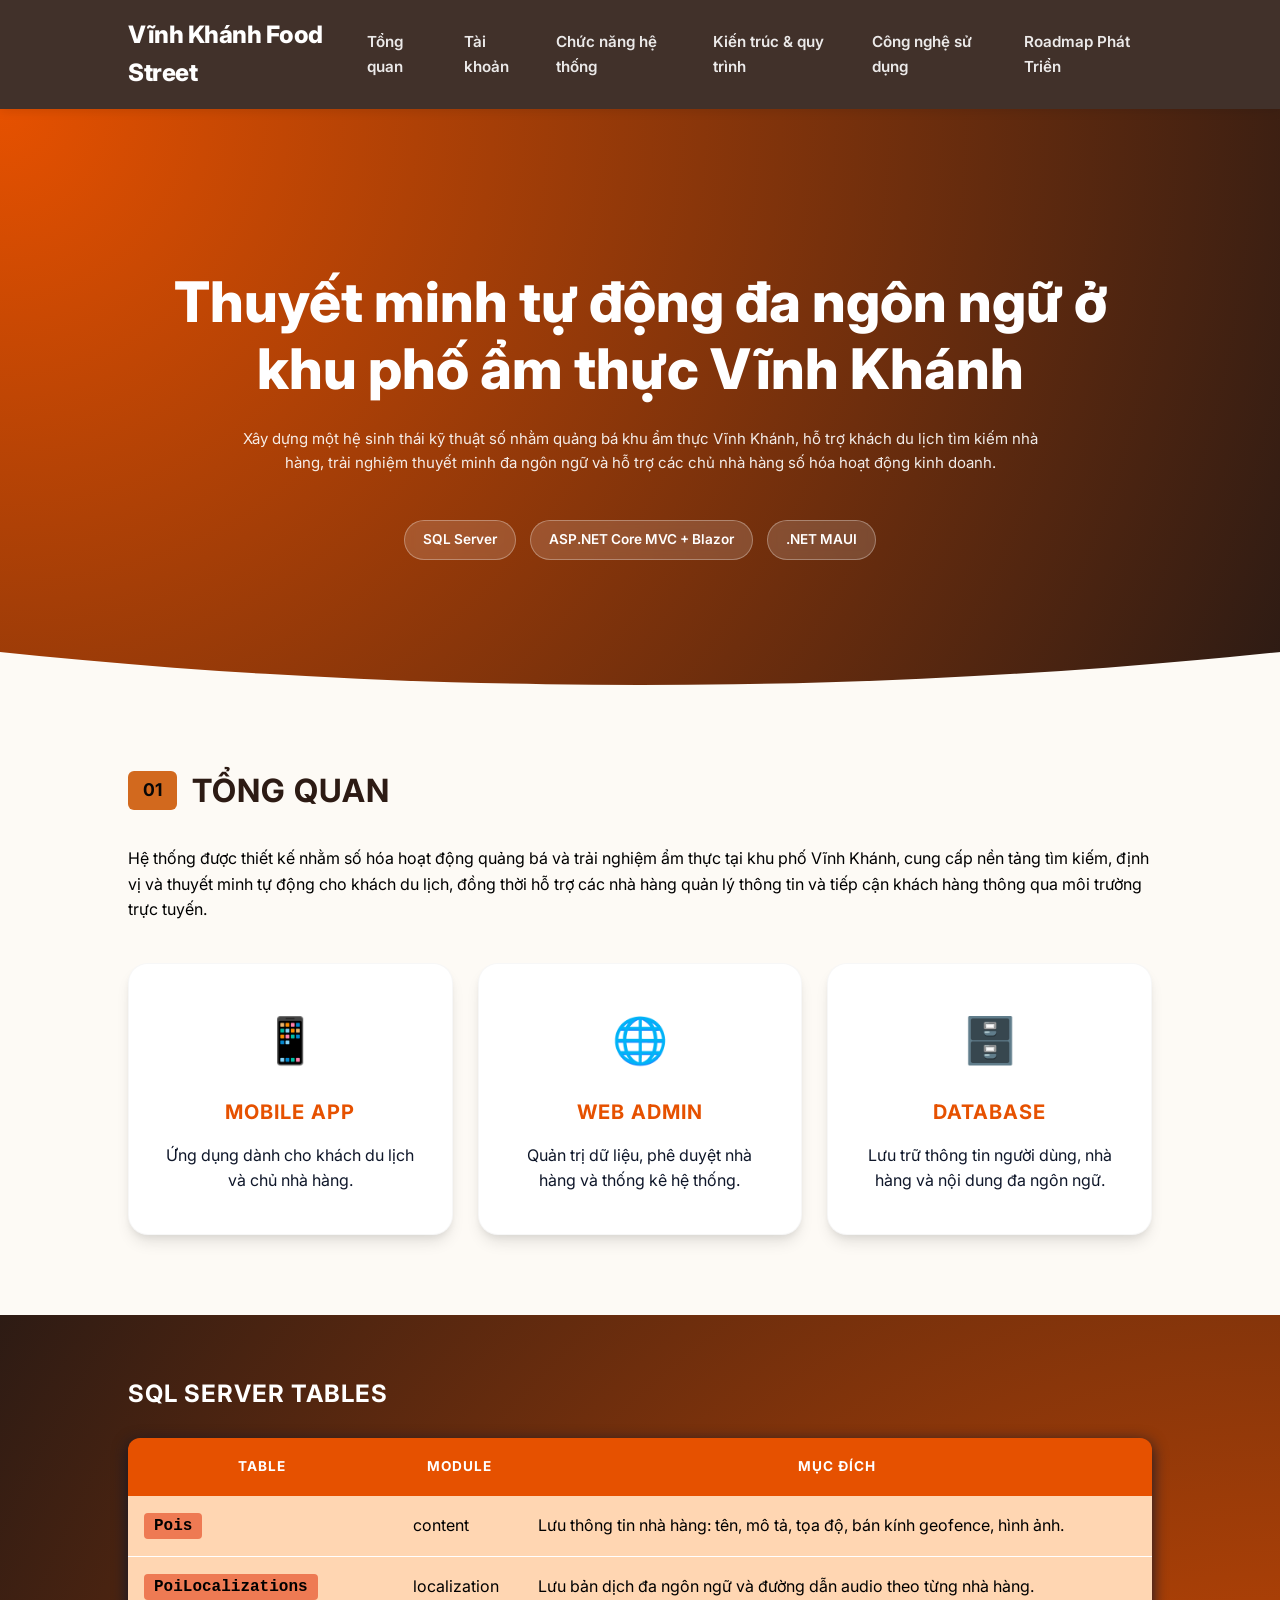
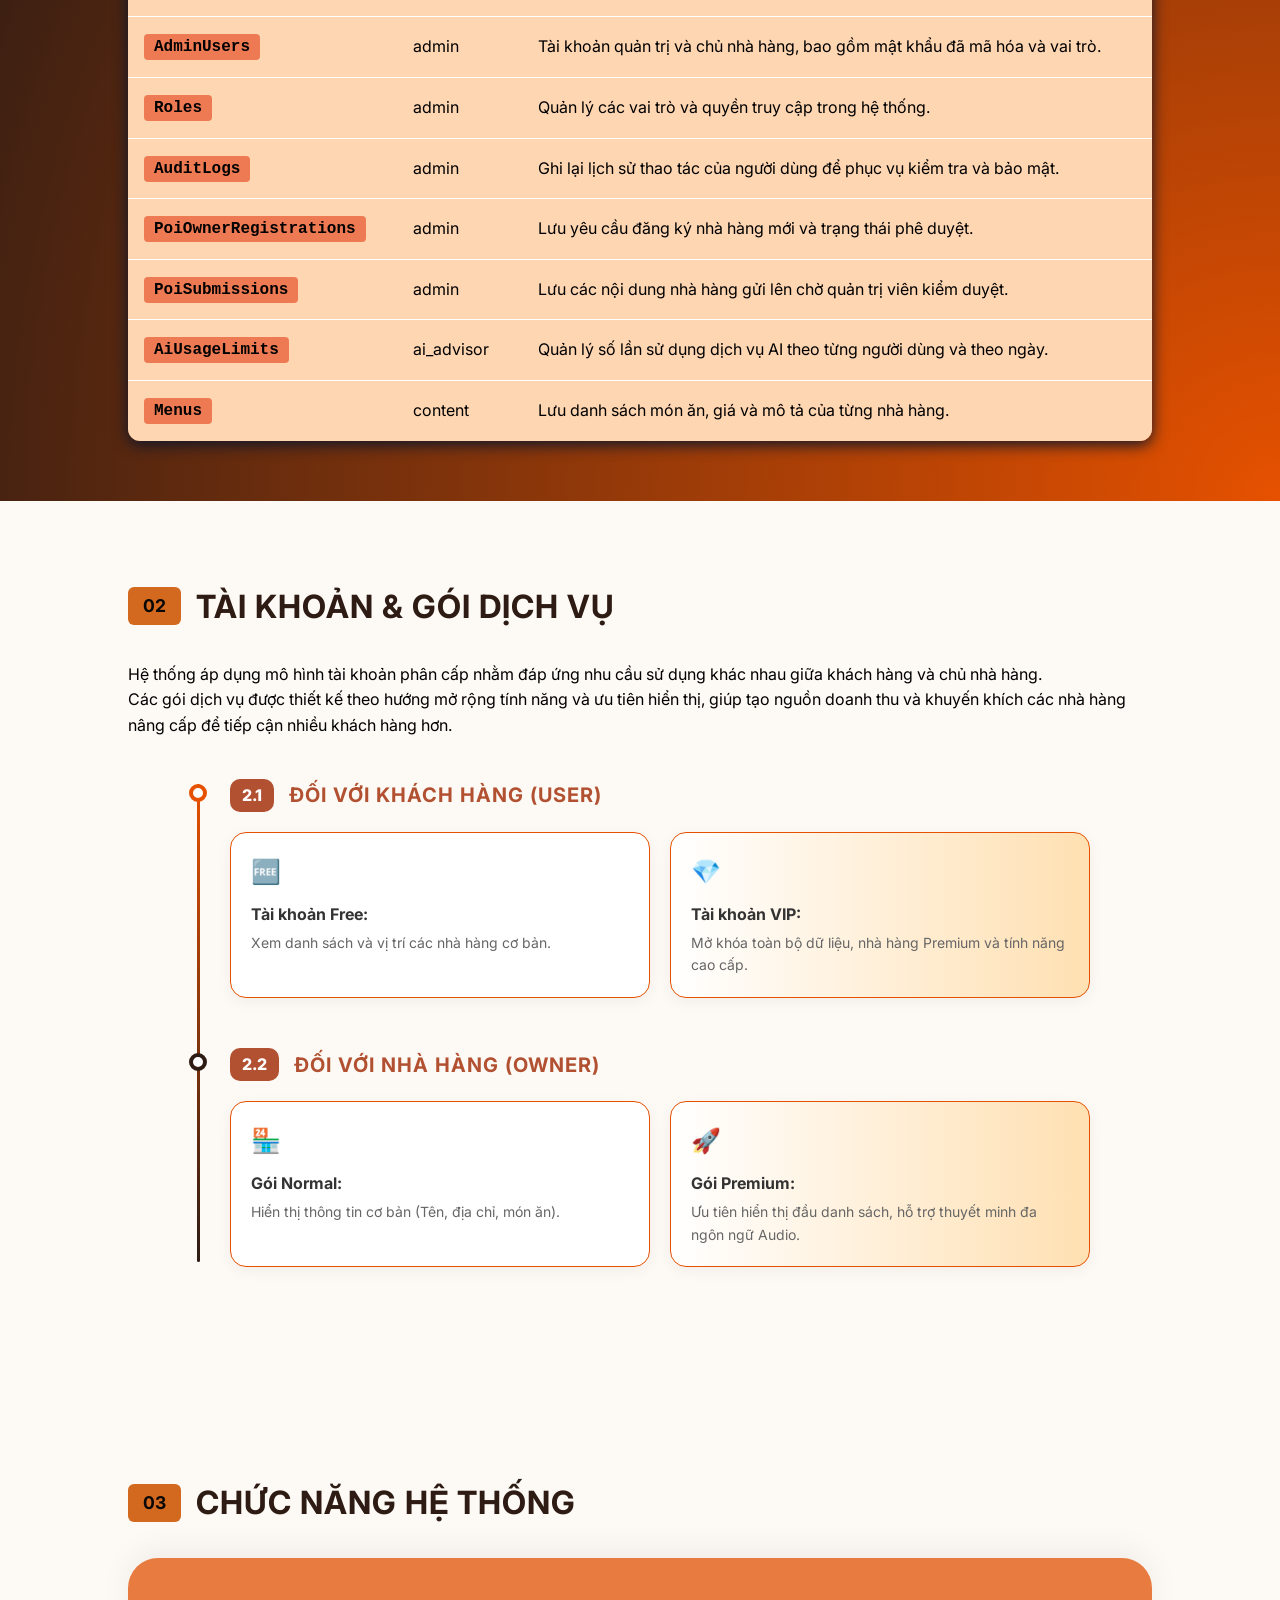
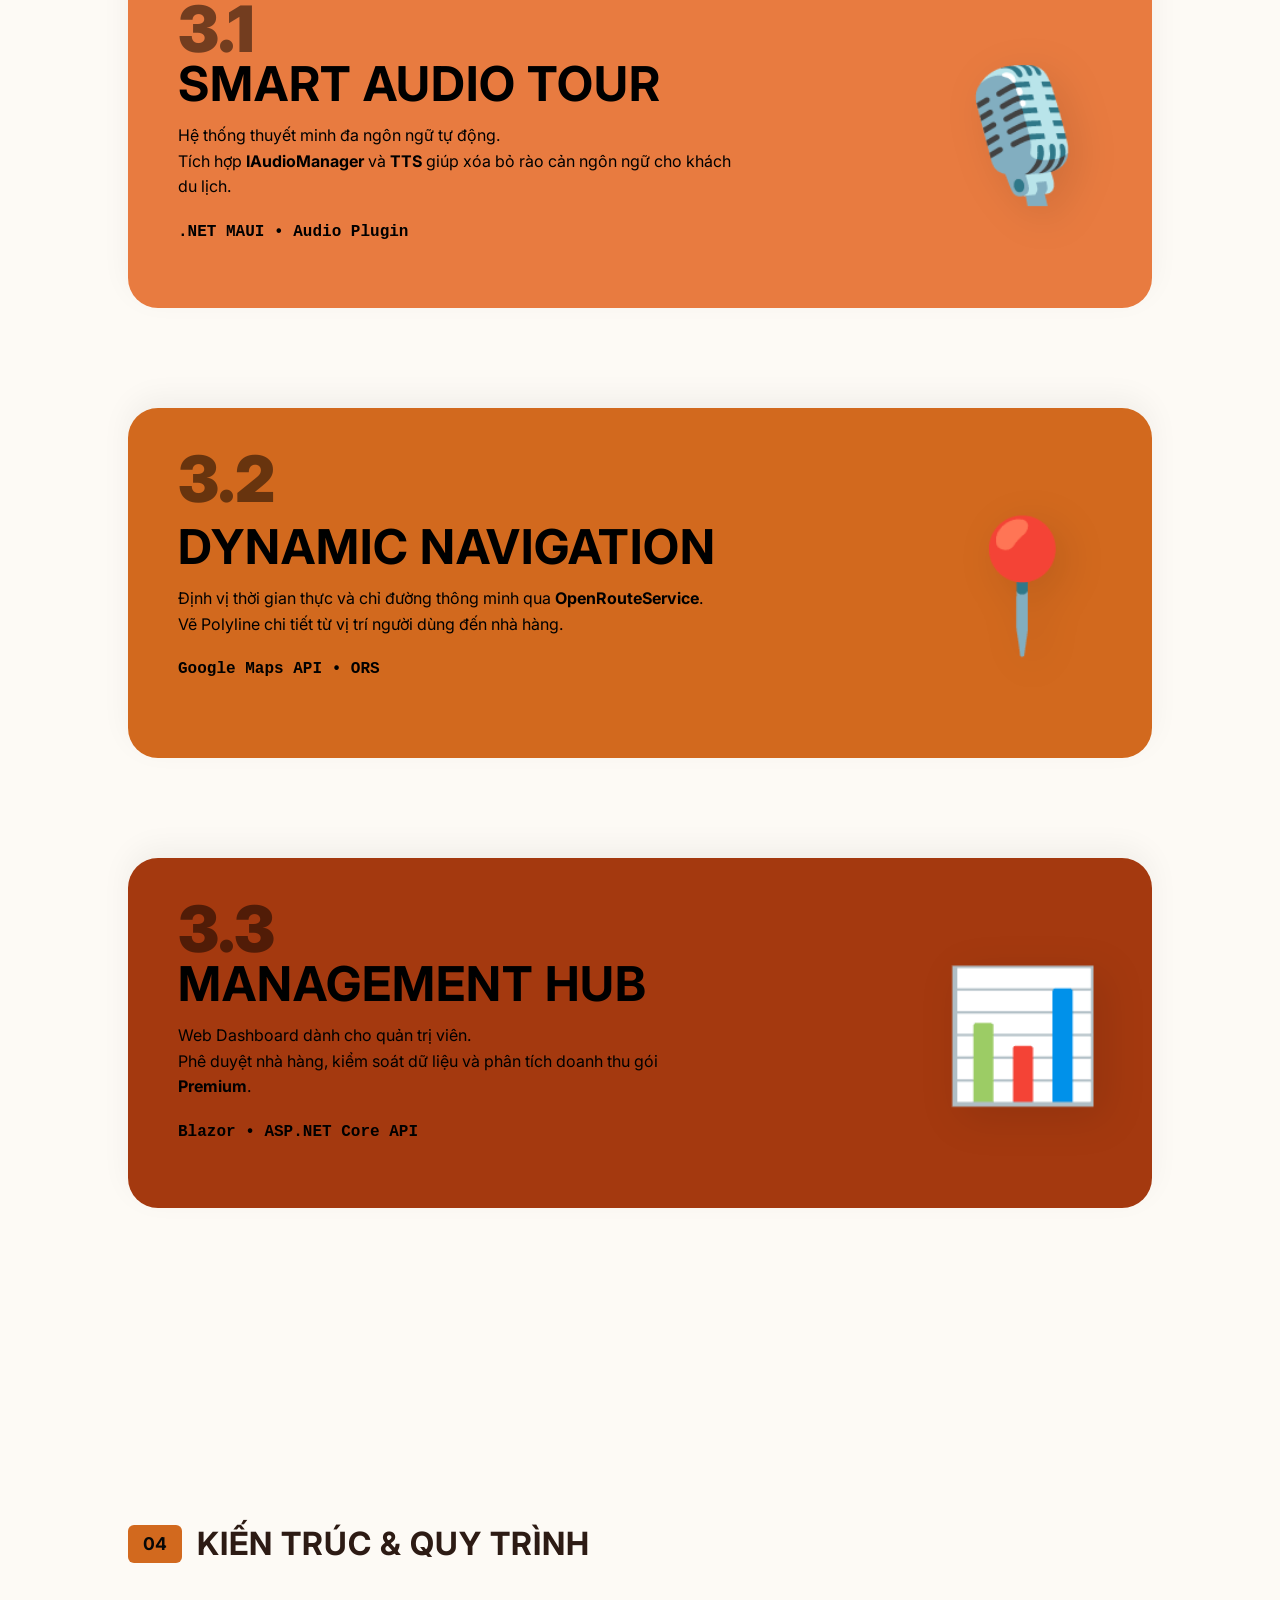
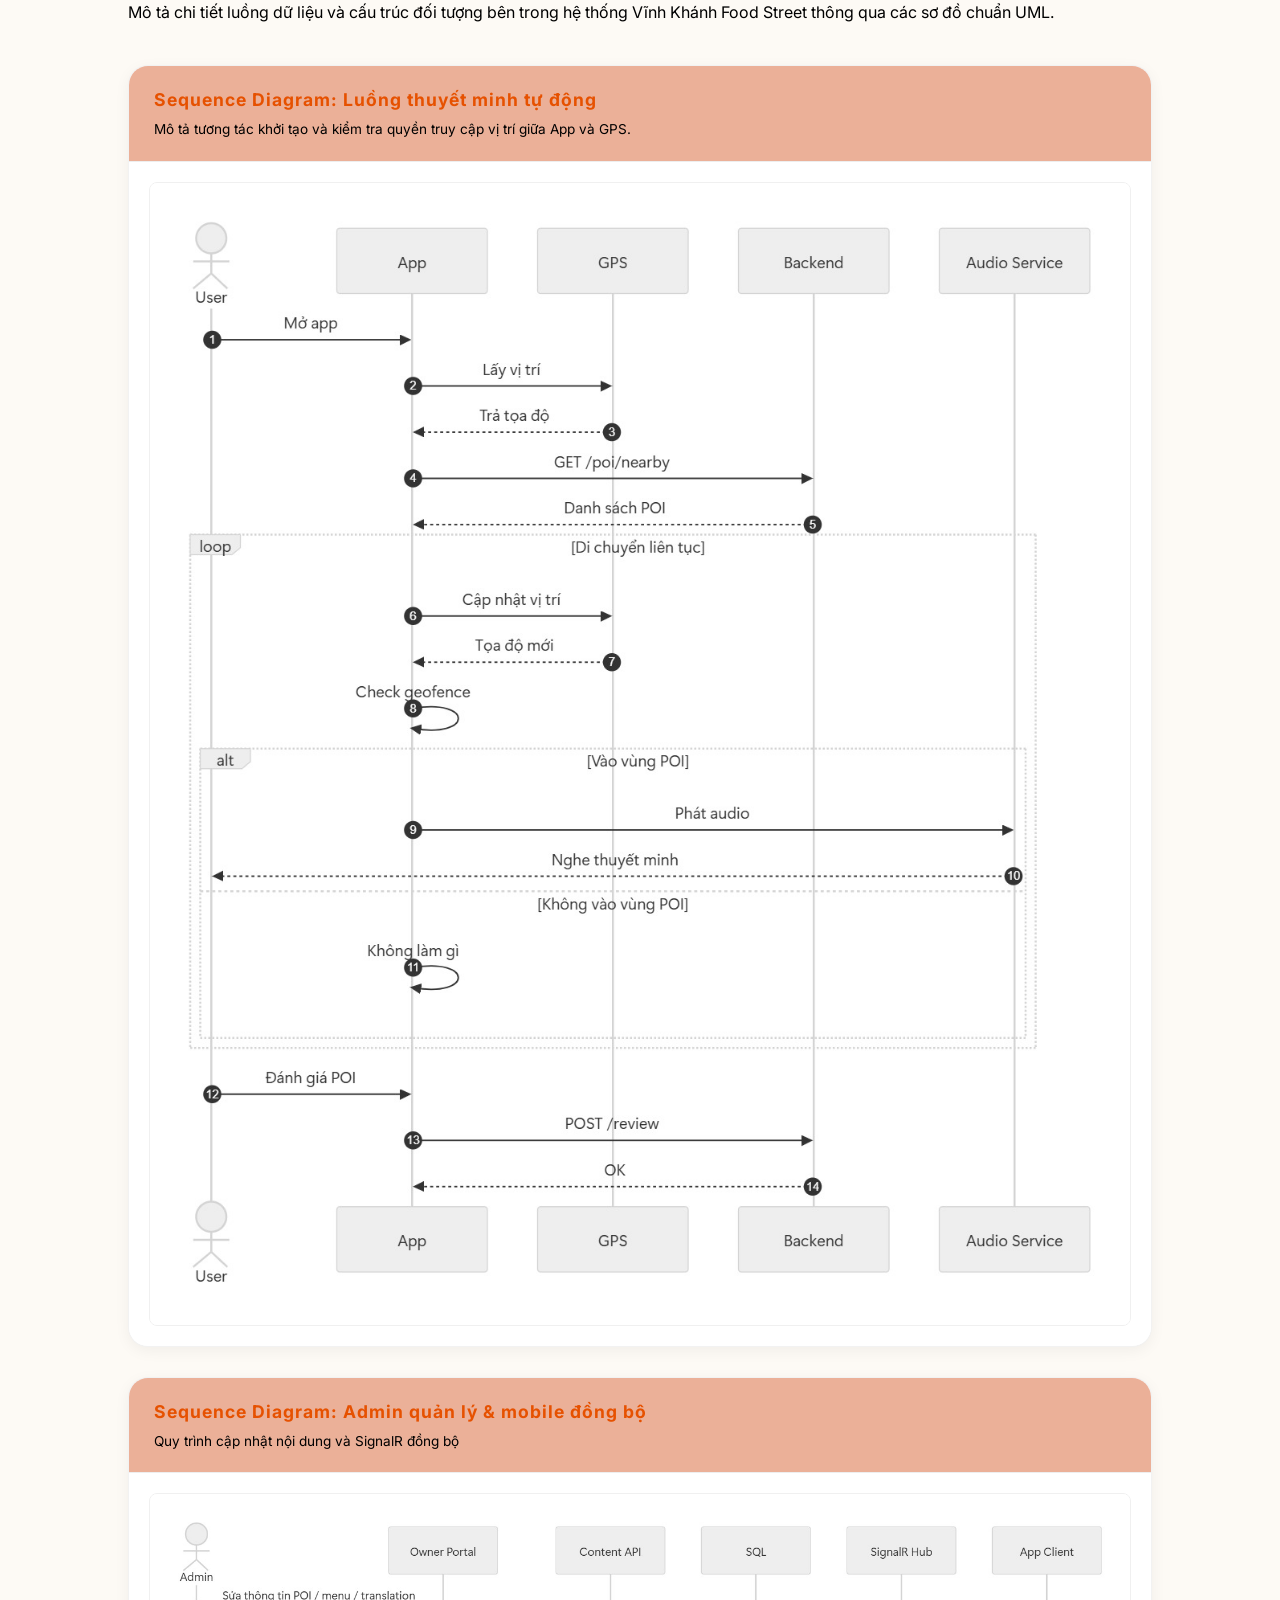
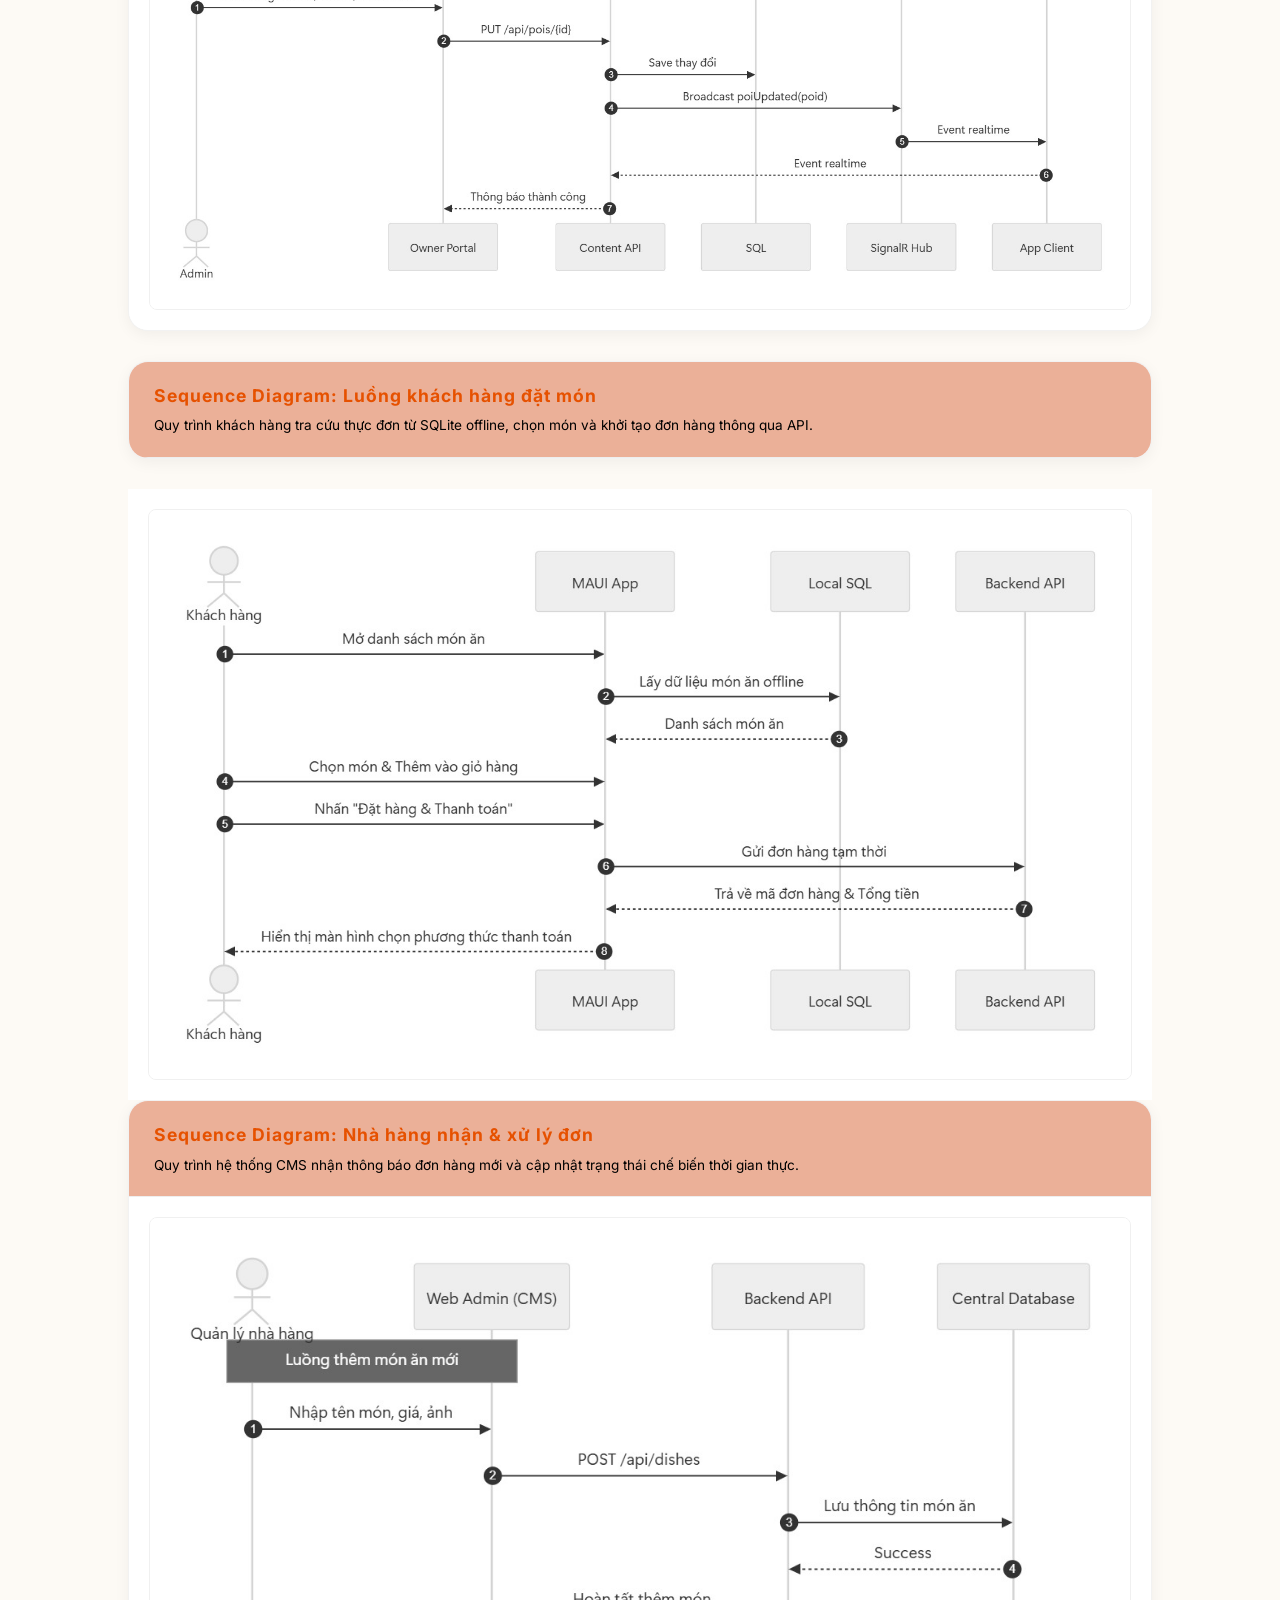
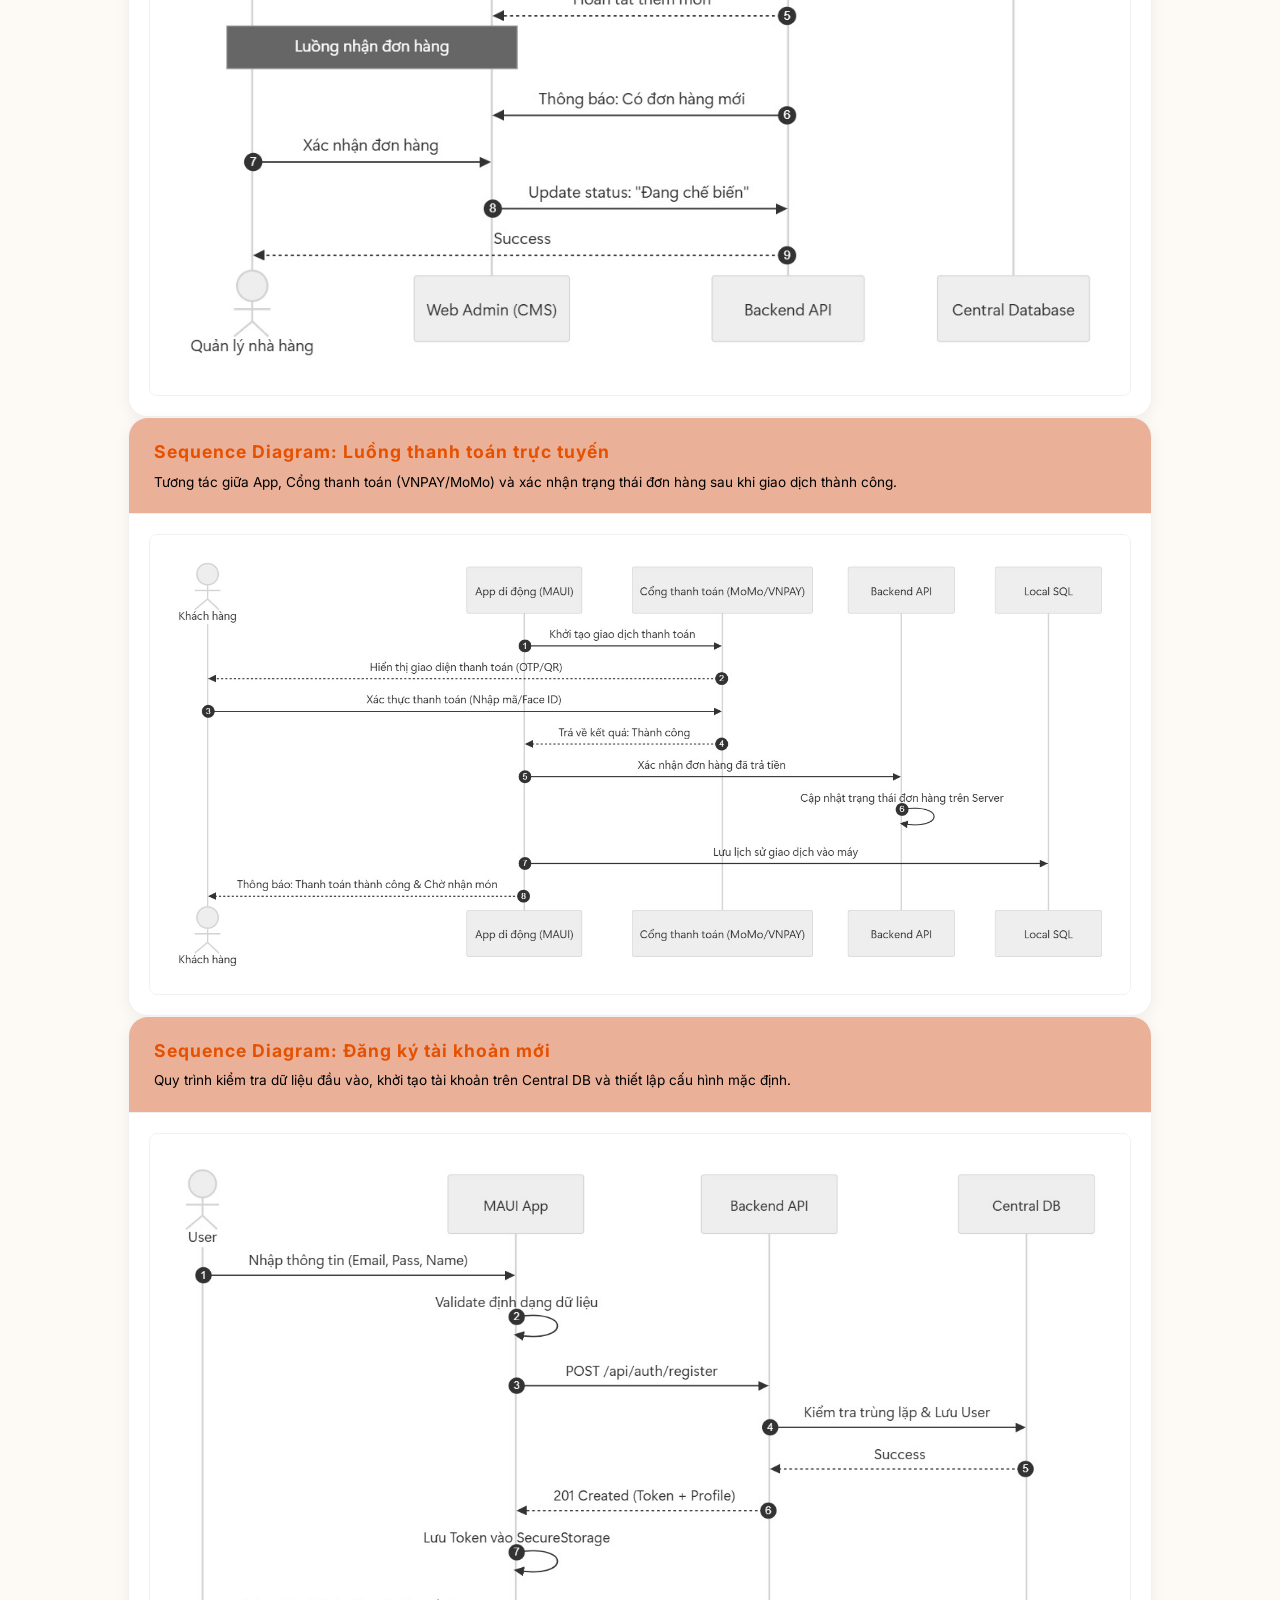
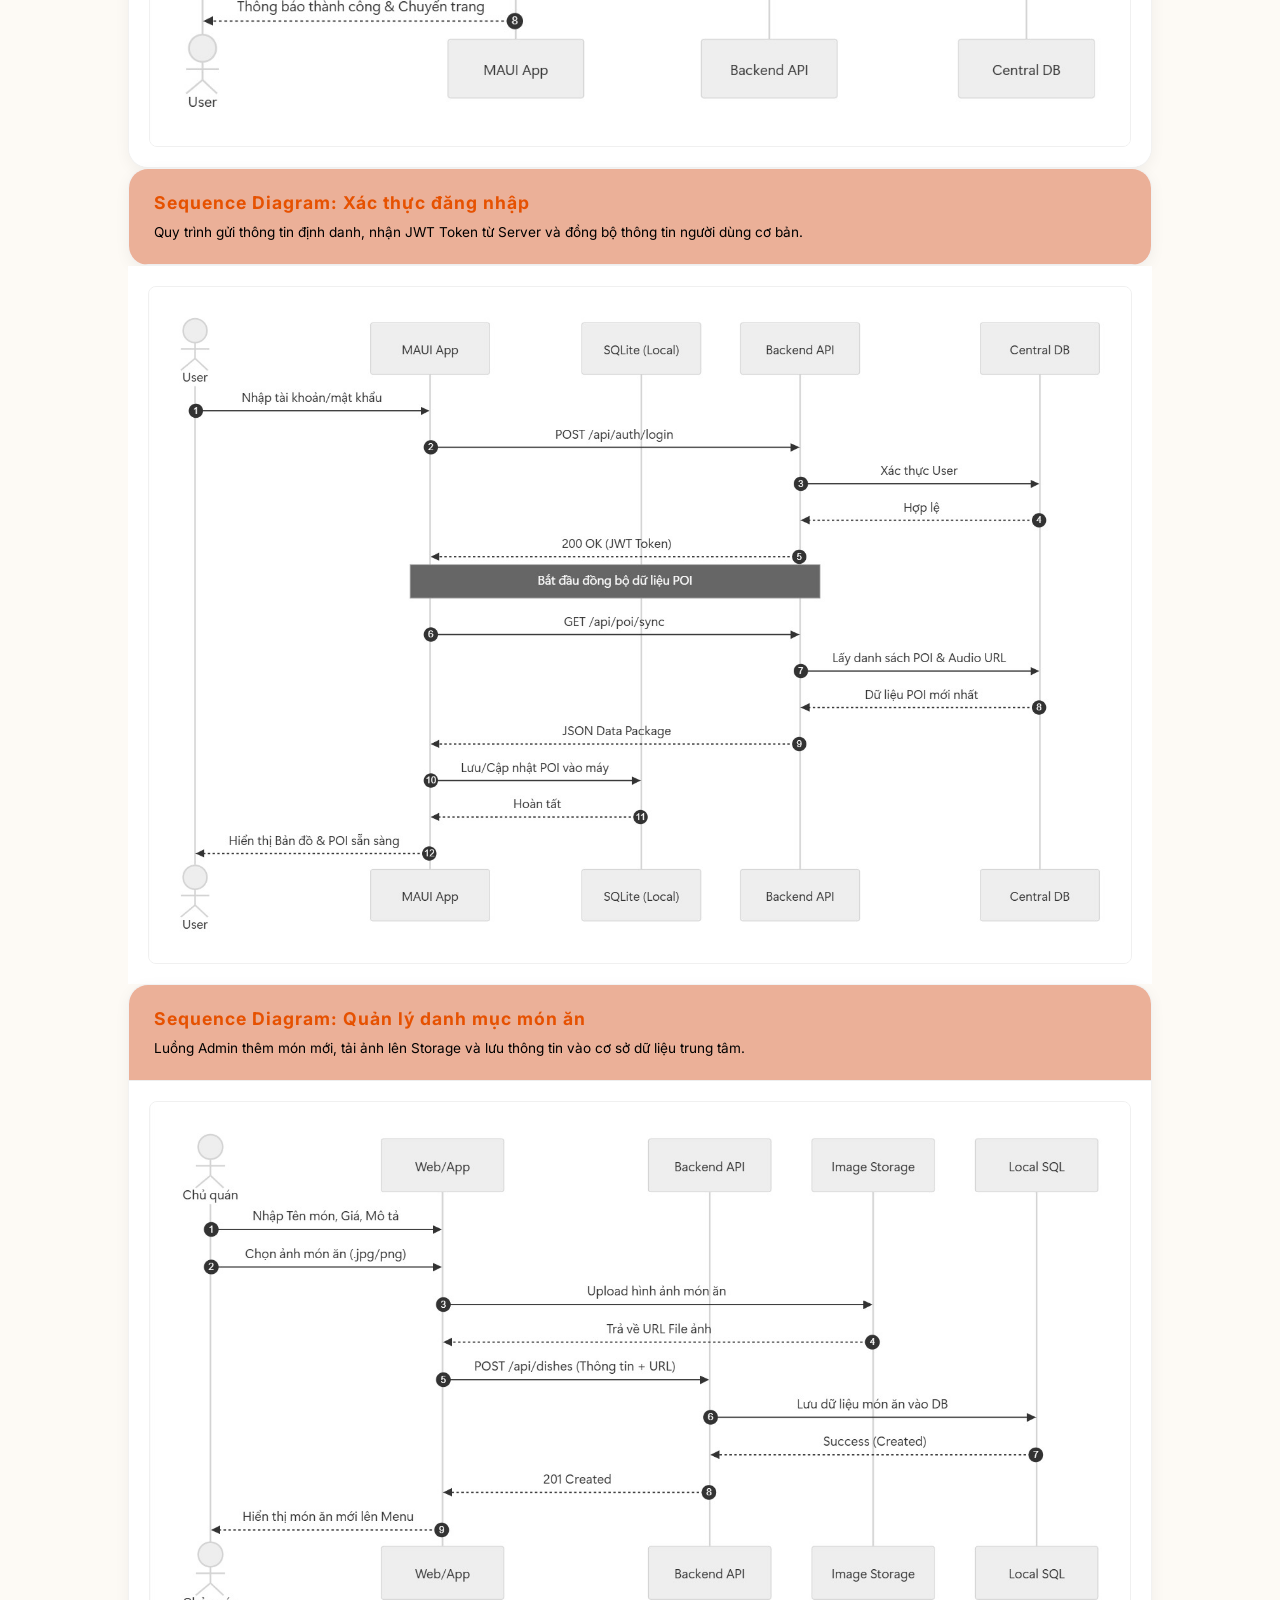
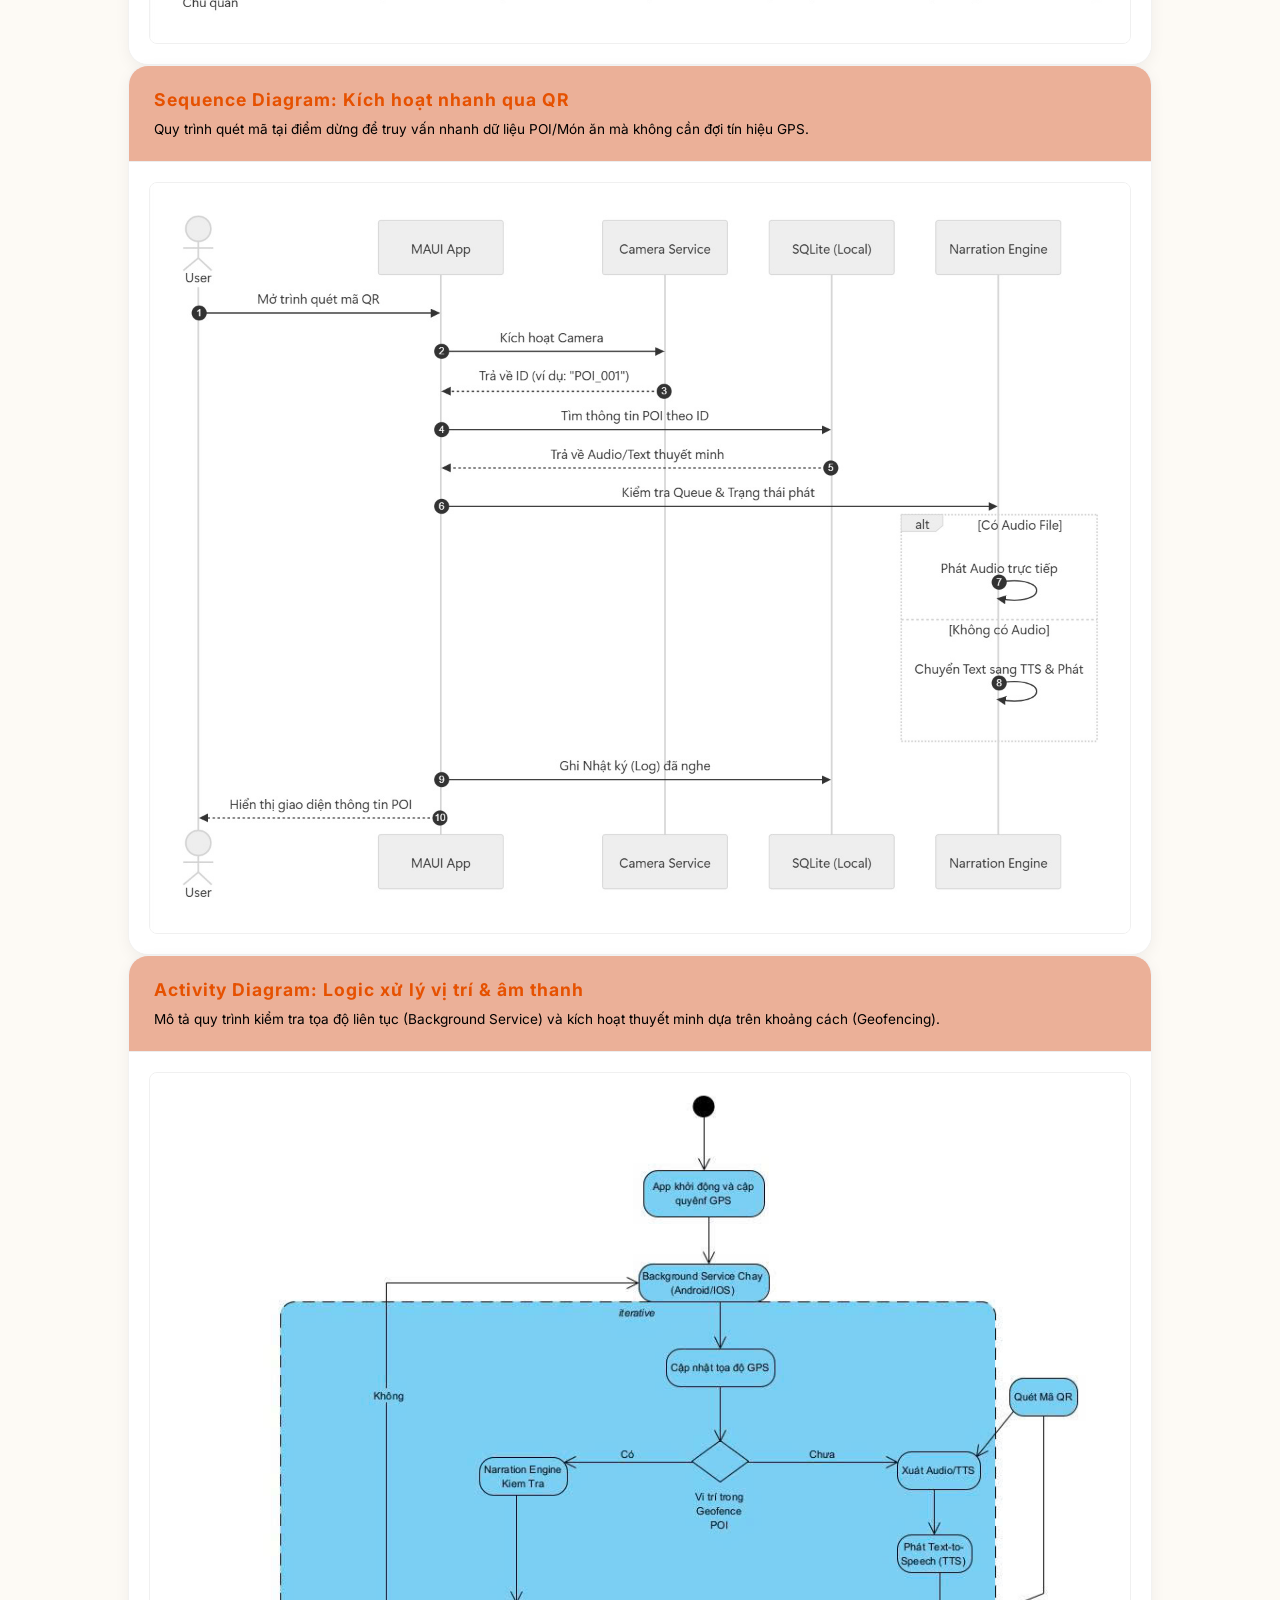
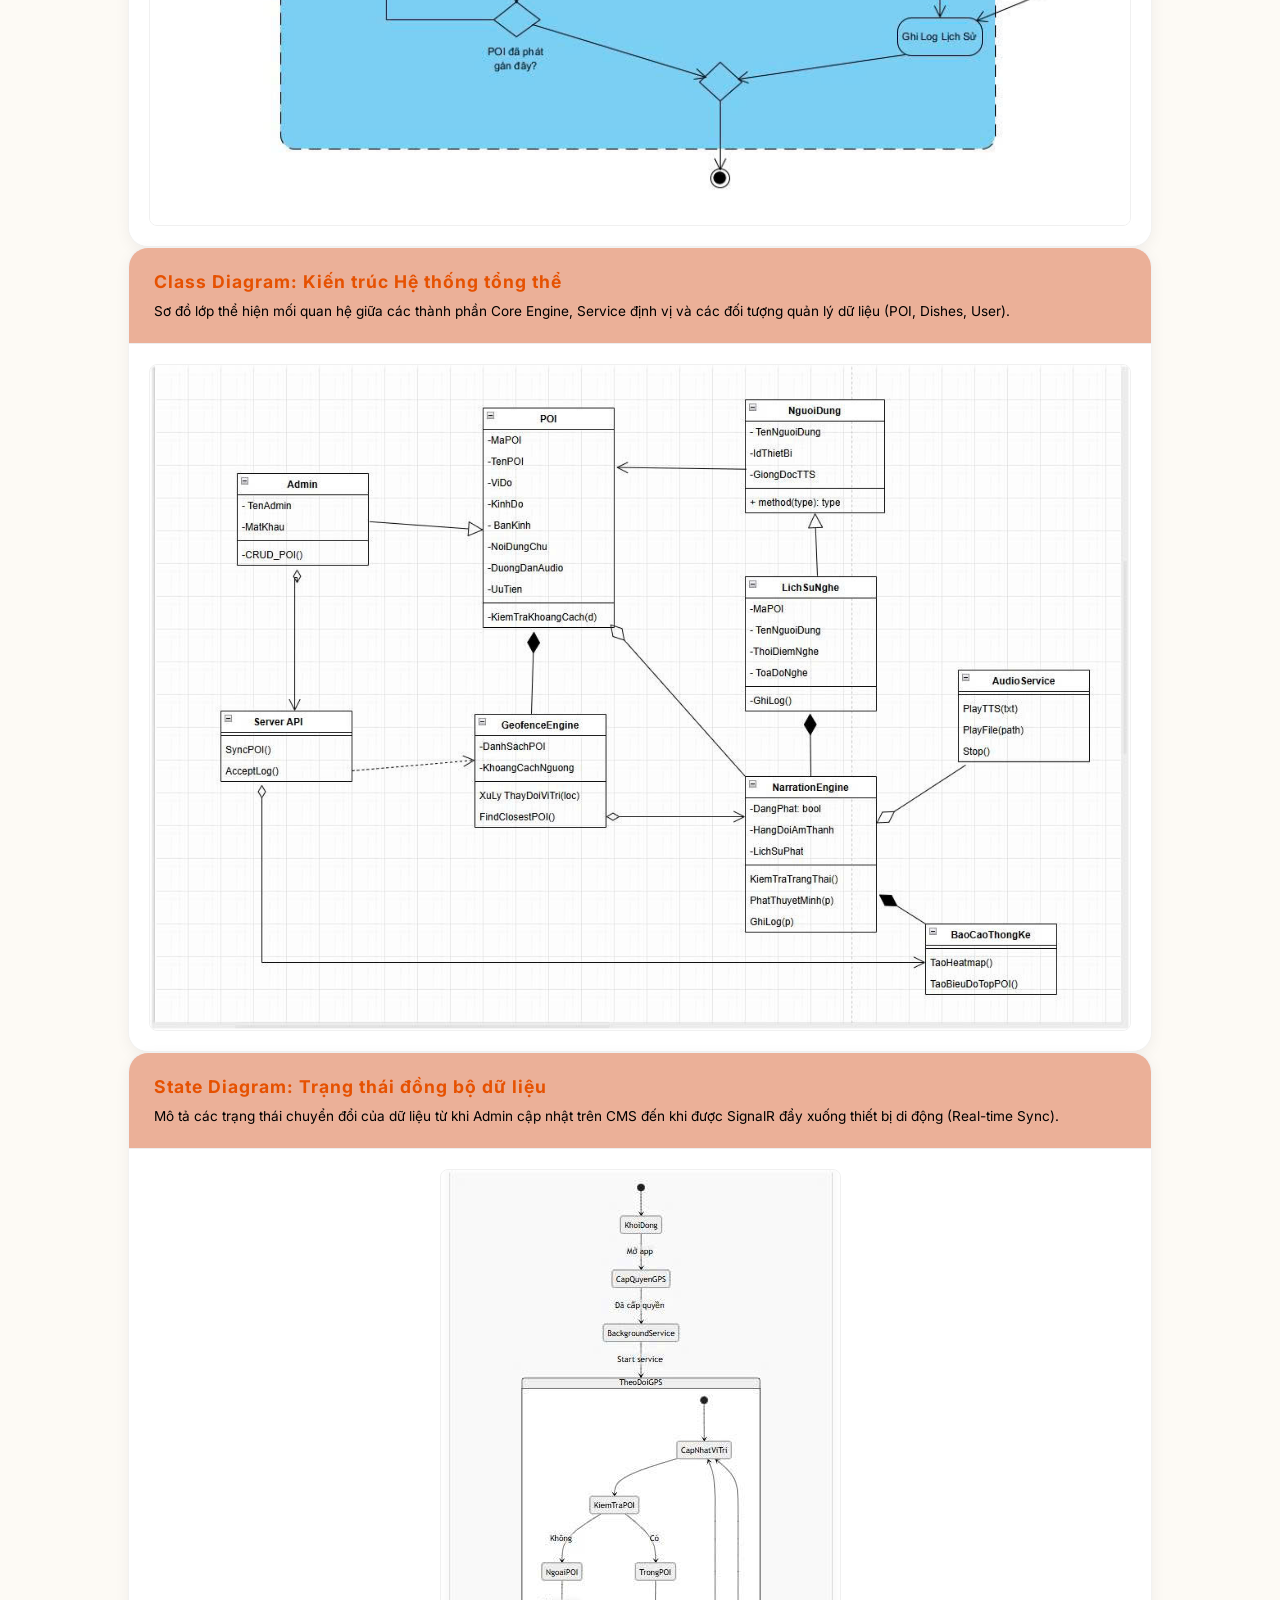
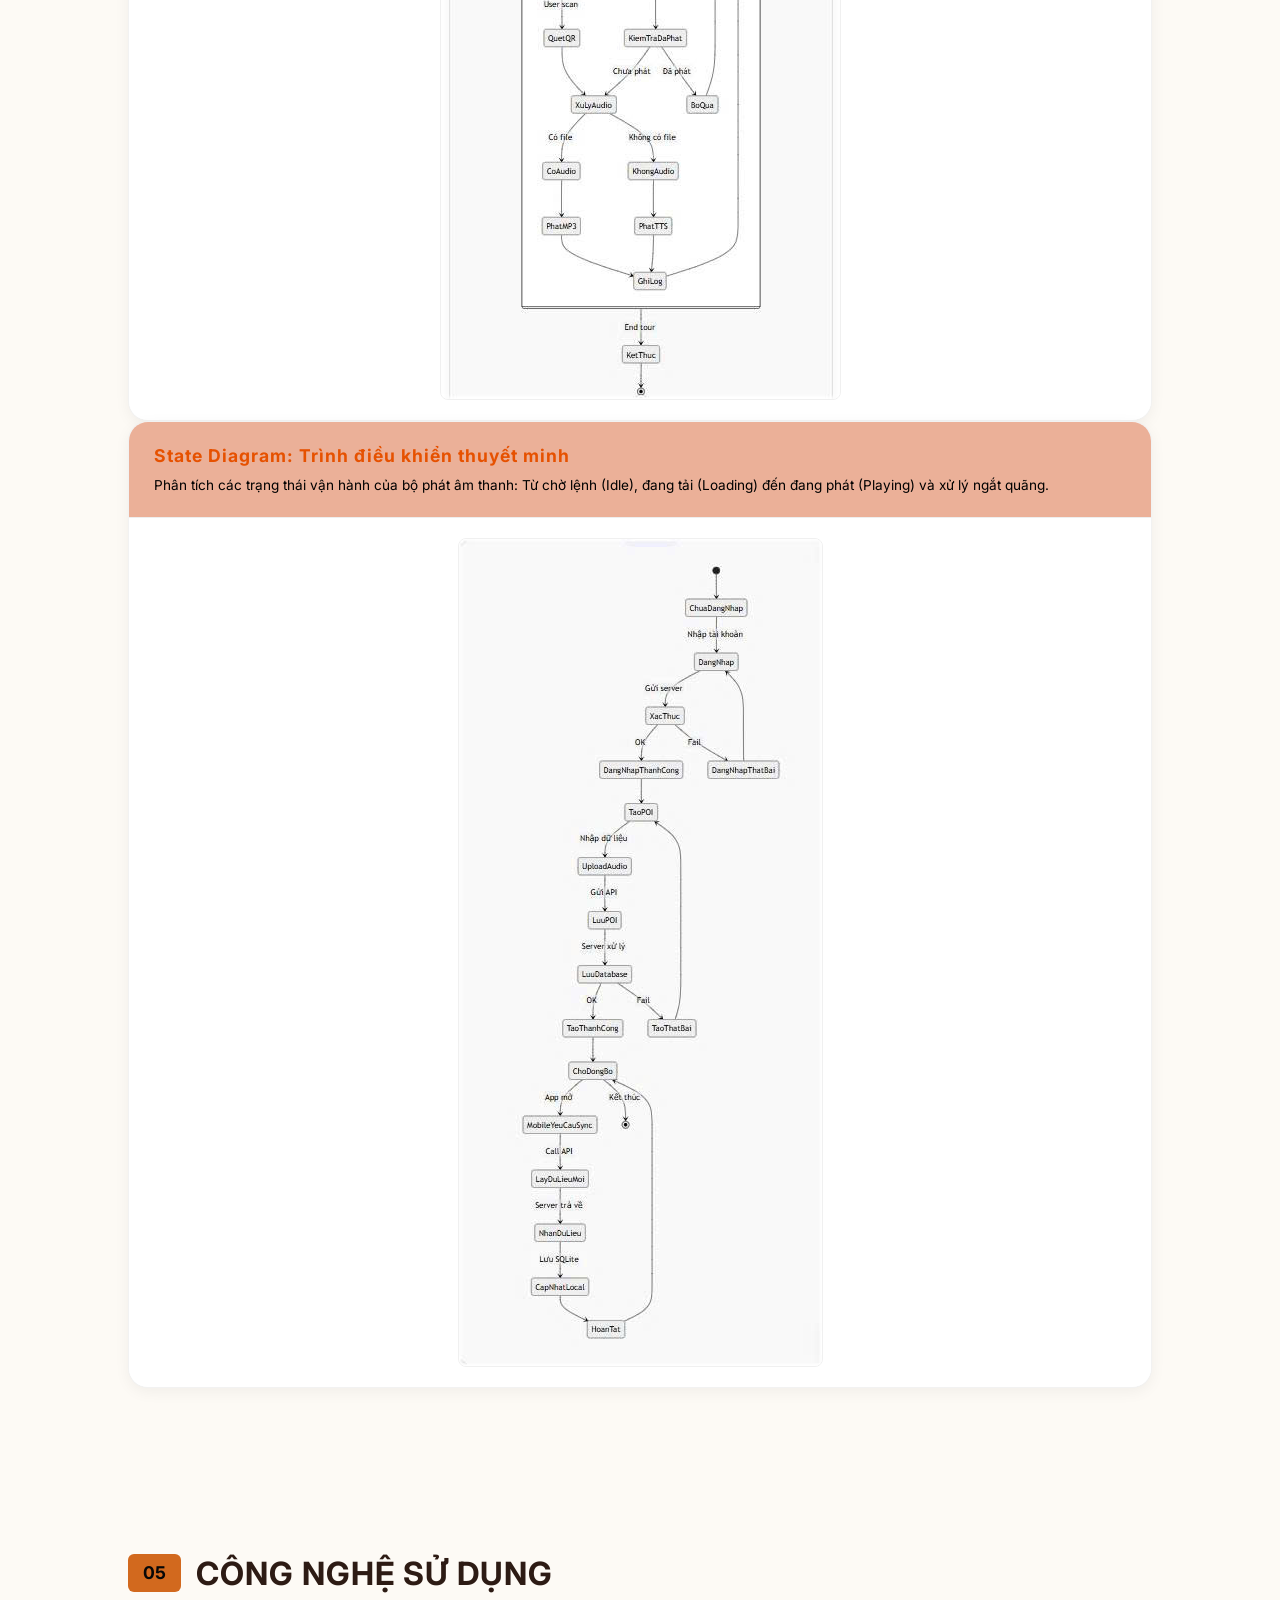
==== prd/VinhKhanhoff.html @ cef78268 "thy an 3" ====
<!doctype html>
<html lang="en">
  <head>
    <meta charset="UTF-8" />
    <meta name="viewport" content="width=device-width, initial-scale=1.0" />
    <title>Vĩnh Khánh Food Street</title>
    <link rel="stylesheet" href="VinhKhanhoff.css" />
  </head>
  <body>
    <nav class="navbar">
      <div class="logo">Vĩnh Khánh Food Street</div>

      <ul class="navlinks">
        <li><a href="#overview">Tổng quan</a></li>
        <li><a href="#account">Tài khoản</a></li>
        <li><a href="#features">Chức năng hệ thống</a></li>
        <li><a href="#architecture">Kiến trúc & quy trình</a></li> 
        <li><a href="#tools">Công nghệ sử dụng</a></li>
        <li><a href="#roadmap">Roadmap Phát Triển</a></li>
        
        
      </ul>
    </nav>

    <header class="banner">
      <h1>Thuyết minh tự động đa ngôn ngữ ở khu phố ẩm thực Vĩnh Khánh</h1>
      <p>
        Xây dựng một hệ sinh thái kỹ thuật số nhằm quảng bá khu ẩm thực Vĩnh
        Khánh, hỗ trợ khách du lịch tìm kiếm nhà hàng, trải nghiệm thuyết minh
        đa ngôn ngữ và hỗ trợ các chủ nhà hàng số hóa hoạt động kinh doanh.
      </p>

      <div class="tags">
        <span>SQL Server</span>
        <span>ASP.NET Core MVC + Blazor</span>
        <span>.NET MAUI</span>
      </div>
    </header>

    <!-- Overview -->
    <section id="overview" class="chapter">
  <div class="chapter-header">
    <span class="chapter-tag">01</span>
    <h2>TỔNG QUAN</h2>
  </div>

  <p class="chapter-desc">
    Hệ thống được thiết kế nhằm số hóa hoạt động quảng bá và trải nghiệm ẩm thực tại khu phố Vĩnh Khánh, cung cấp nền tảng tìm kiếm, định vị và thuyết minh tự động cho khách du lịch, đồng thời hỗ trợ các nhà hàng quản lý thông tin và tiếp cận khách hàng thông qua môi trường trực tuyến.</p>

  <div class="module-grid">
    <div class="module-card">
      <div class="icon">📱</div>
      <h3>MOBILE APP</h3>
      <p>Ứng dụng dành cho khách du lịch và chủ nhà hàng.</p>
    </div>

    <div class="module-card">
      <div class="icon">🌐</div>
      <h3>WEB ADMIN</h3>
      <p>Quản trị dữ liệu, phê duyệt nhà hàng và thống kê hệ thống.</p>
    </div>

    <div class="module-card">
      <div class="icon">🗄️</div>
      <h3>DATABASE</h3>
      <p>Lưu trữ thông tin người dùng, nhà hàng và nội dung đa ngôn ngữ.</p>
    </div>
  </div>
</section>

<section class="db-section">
  <h2>SQL Server Tables</h2>

  <table class="db-table">
    <thead>
      <tr>
        <th>Table</th>
        <th>Module</th>
        <th>Mục đích</th>
      </tr>
    </thead>

    <tbody>
      <tr>
        <td><span class="tag">Pois</span></td>
        <td>content</td>
        <td>Lưu thông tin nhà hàng: tên, mô tả, tọa độ, bán kính geofence, hình ảnh.</td>
      </tr>

      <tr>
        <td><span class="tag">PoiLocalizations</span></td>
        <td>localization</td>
        <td>Lưu bản dịch đa ngôn ngữ và đường dẫn audio theo từng nhà hàng.</td>
      </tr>

      <tr>
        <td><span class="tag">AdminUsers</span></td>
        <td>admin</td>
        <td>Tài khoản quản trị và chủ nhà hàng, bao gồm mật khẩu đã mã hóa và vai trò.</td>
      </tr>

      <tr>
        <td><span class="tag">Roles</span></td>
        <td>admin</td>
        <td>Quản lý các vai trò và quyền truy cập trong hệ thống.</td>
      </tr>

      <tr>
        <td><span class="tag">AuditLogs</span></td>
        <td>admin</td>
        <td>Ghi lại lịch sử thao tác của người dùng để phục vụ kiểm tra và bảo mật.</td>
      </tr>

      <tr>
        <td><span class="tag">PoiOwnerRegistrations</span></td>
        <td>admin</td>
        <td>Lưu yêu cầu đăng ký nhà hàng mới và trạng thái phê duyệt.</td>
      </tr>

      <tr>
        <td><span class="tag">PoiSubmissions</span></td>
        <td>admin</td>
        <td>Lưu các nội dung nhà hàng gửi lên chờ quản trị viên kiểm duyệt.</td>
      </tr>

      <tr>
        <td><span class="tag">AiUsageLimits</span></td>
        <td>ai_advisor</td>
        <td>Quản lý số lần sử dụng dịch vụ AI theo từng người dùng và theo ngày.</td>
      </tr>

      <tr>
        <td><span class="tag">Menus</span></td>
        <td>content</td>
        <td>Lưu danh sách món ăn, giá và mô tả của từng nhà hàng.</td>
      </tr>
    </tbody>
  </table>
</section>
    

    <!-- Account -->
    <section id="account" class="chapter">
  <div class="chapter-header">
    <span class="chapter-tag">02</span>
    <h2>TÀI KHOẢN & GÓI DỊCH VỤ</h2>
  </div>
    <p class="chapter-desc">Hệ thống áp dụng mô hình tài khoản phân cấp nhằm đáp ứng nhu cầu sử dụng khác nhau giữa khách hàng và chủ nhà hàng. 
        <br>Các gói dịch vụ được thiết kế theo hướng mở rộng tính năng và ưu tiên hiển thị, giúp tạo nguồn doanh thu và khuyến khích các nhà hàng nâng cấp để tiếp cận nhiều khách hàng hơn.</p>
    </p>
    
   
  <!-- 2.1 User
  <div class="sub-header">
    <span class="sub-tag">2.1</span>
    <h3>TÀI KHOẢN KHÁCH HÀNG</h3>
  </div>

  <div class="module-grid">
    <div class="module-card">
      <div class="icon">🆓</div>
      <h3>FREE</h3>
      <p>Xem danh sách và vị trí nhà hàng cơ bản.</p>
    </div>

    <div class="module-card">
      <div class="icon">⭐</div>
      <h3>VIP</h3>
      <p>Mở khóa toàn bộ nội dung và trải nghiệm nâng cao.</p>
    </div>
  </div> -->

  <!-- 2.2 Restaurant -->
  <!-- <div class="sub-header">
    <span class="sub-tag">2.2</span>
    <h3>GÓI DỊCH VỤ NHÀ HÀNG</h3>
  </div>
  <div class="module-grid">
  <div class="module-card">
      <div class="icon">🏪</div>
      <h3>NORMAL</h3>
      <p>Hiển thị thông tin cơ bản của nhà hàng.</p>
    </div>

    <div class="module-card">
      <div class="icon">👑</div>
      <h3>PREMIUM</h3>
      <p>Ưu tiên hiển thị và hỗ trợ thuyết minh đa ngôn ngữ.</p>
    </div>
    </div>
  </div>
</section> -->

<!-- <section id="account-v2" class="chapter">
  <div class="chapter-header">
    <span class="chapter-tag">02</span>
    <h2>MÔ HÌNH PHÂN QUYỀN & GÓI DỊCH VỤ</h2>
  </div> -->

  <div class="timeline-container">
    <div class="timeline-item">
      <div class="timeline-dot dot-user"></div>
      <div class="timeline-content">
        <div class="timeline-title">
          <span class="badge badge-user">2.1</span>
          <h3>Đối với Khách hàng (User)</h3>
        </div>
        <div class="card-group">
          <div class="mini-card">
            <span class="icon">🆓</span>
            <strong>Tài khoản Free:</strong>
            <p>Xem danh sách và vị trí các nhà hàng cơ bản.</p>
          </div>
          <div class="mini-card vip">
            <span class="icon">💎</span>
            <strong>Tài khoản VIP:</strong>
            <p>Mở khóa toàn bộ dữ liệu, nhà hàng Premium và tính năng cao cấp.</p>
          </div>
        </div>
      </div>
    </div>

    <div class="timeline-item">
      <div class="timeline-dot dot-store"></div>
      <div class="timeline-content">
        <div class="timeline-title">
          <span class="badge badge-store">2.2</span>
          <h3>Đối với Nhà hàng (Owner)</h3>
        </div>
        <div class="card-group">
          <div class="mini-card">
            <span class="icon">🏪</span>
            <strong>Gói Normal:</strong>
            <p>Hiển thị thông tin cơ bản (Tên, địa chỉ, món ăn).</p>
          </div>
          <div class="mini-card premium">
            <span class="icon">🚀</span>
            <strong>Gói Premium:</strong>
            <p>Ưu tiên hiển thị đầu danh sách, hỗ trợ thuyết minh đa ngôn ngữ Audio.</p>
          </div>
        </div>
      </div>
    </div>
  </div>
</section>

    

<section id="features" class="chapter">
  <div class="chapter-header">
    <span class="chapter-tag">03</span>
    <h2>CHỨC NĂNG HỆ THỐNG</h2>
  </div>
  
  <div class="sticky-container">
    <div class="step-card card-1">
      <div class="step-content">
        <span class="step-no">3.1</span>
        <h3>Smart Audio Tour</h3>
        <p>Hệ thống thuyết minh đa ngôn ngữ tự động. <br> Tích hợp <strong>IAudioManager</strong> và <strong>TTS</strong> giúp xóa bỏ rào cản ngôn ngữ cho khách du lịch.</p>
        <div class="tech-stack-mini">.NET MAUI • Audio Plugin</div>
      </div>
      <div class="step-visual">🎙️</div>
    </div>

    <div class="step-card card-2">
      <div class="step-content">
        <span class="step-no">3.2</span>
        <h3>Dynamic Navigation</h3>
        <p>Định vị thời gian thực và chỉ đường thông minh qua <strong>OpenRouteService</strong>. <br> Vẽ Polyline chi tiết từ vị trí người dùng đến nhà hàng.</p>
        <div class="tech-stack-mini">Google Maps API • ORS</div>
      </div>
      <div class="step-visual">📍</div>
    </div>

    <div class="step-card card-3">
      <div class="step-content">
        <span class="step-no">3.3</span>
        <h3>Management Hub</h3>
        <p>Web Dashboard dành cho quản trị viên. <br>
          Phê duyệt nhà hàng, kiểm soát dữ liệu và phân tích doanh thu gói <strong>Premium</strong>.</p>
        <div class="tech-stack-mini">Blazor • ASP.NET Core API</div>
      </div>
      <div class="step-visual">📊</div>
    </div>
  </div>
</section>

<section id="architecture" class="chapter">
      <div class="chapter-header">
        <span class="chapter-tag">04</span>
        <h2>KIẾN TRÚC & QUY TRÌNH</h2>
      </div>
      <p class="chapter-desc">
        Mô tả chi tiết luồng dữ liệu và cấu trúc đối tượng bên trong hệ thống Vĩnh Khánh Food Street thông qua các sơ đồ chuẩn UML.
      </p>

      <div class="arch-grid">
        <div class="arch-card large">
          <div class="arch-info">
            <h3>Sequence Diagram: Luồng thuyết minh tự động </h3>
            <p>Mô tả tương tác khởi tạo và kiểm tra quyền truy cập vị trí giữa App và GPS.</p>
          </div>
          <div class="img-wrapper">
            <img src="PRD.image/Sequence/LuồngTMTĐ.jpg" alt="Sequence Diagram">
          </div>
        </div>

        <div class="arch-card large">
          <div class="arch-info">
            <h3>Sequence Diagram:  Admin quản lý & mobile đồng bộ</h3>
            <p>Quy trình cập nhật nội dung và SignalR đồng bộ</p>
          </div>
          <div class="img-wrapper">
            <img src="PRD.image/Sequence/AdminQL.jpg" alt="Sequence Admin Diagram">
          </div>
        </div>

       <div class="arch-card large">
          <div class="arch-info">
            <h3>Sequence Diagram: Luồng khách hàng đặt món</h3>
    <p>Quy trình khách hàng tra cứu thực đơn từ SQLite offline, chọn món và khởi tạo đơn hàng thông qua API.</p>
  </div>
          </div>
          <div class="img-wrapper">
            <img src="PRD.image/Sequence/User.jpg" alt="Sequence User Diagram">
          </div>
        </div>

        <div class="arch-card large">
          <div class="arch-info">
           <h3>Sequence Diagram: Nhà hàng nhận & xử lý đơn</h3>
    <p>Quy trình hệ thống CMS nhận thông báo đơn hàng mới và cập nhật trạng thái chế biến thời gian thực.</p>
          </div>
          <div class="img-wrapper">
            <img src="PRD.image/Sequence/Restaurant.jpg" alt="Sequence Restaurant Diagram">
          </div>
        </div>

        <div class="arch-card large">
          <div class="arch-info">
            <h3>Sequence Diagram: Luồng thanh toán trực tuyến</h3>
    <p>Tương tác giữa App, Cổng thanh toán (VNPAY/MoMo) và xác nhận trạng thái đơn hàng sau khi giao dịch thành công.</p>
          </div>
          <div class="img-wrapper">
            <img src="PRD.image/Sequence/Payment.jpg" alt="Sequence Payment Diagram">
          </div>
        </div>

        <div class="arch-card large">
          <div class="arch-info">
            <h3>Sequence Diagram: Đăng ký tài khoản mới</h3>
    <p>Quy trình kiểm tra dữ liệu đầu vào, khởi tạo tài khoản trên Central DB và thiết lập cấu hình mặc định.</p>
          </div>
          <div class="img-wrapper">
            <img src="PRD.image/Sequence/Register.jpg" alt="Sequence Register Diagram">
          </div>
        </div>


        <div class="arch-card large">
          <div class="arch-info">
            <h3>Sequence Diagram: Xác thực đăng nhập</h3>
    <p>Quy trình gửi thông tin định danh, nhận JWT Token từ Server và đồng bộ thông tin người dùng cơ bản.</p>
  </div>
          </div>
          <div class="img-wrapper">
            <img src="PRD.image/Sequence/Login.jpg" alt="Sequence Login Diagram">
          </div>
        </div>


        <div class="arch-card large">
          <div class="arch-info">
            <h3>Sequence Diagram: Quản lý danh mục món ăn</h3>
    <p>Luồng Admin thêm món mới, tải ảnh lên Storage và lưu thông tin vào cơ sở dữ liệu trung tâm.</p>
          </div>
          <div class="img-wrapper">
            <img src="PRD.image/Sequence/Add-dishes.jpg" alt="Sequence Add-dishes Diagram">
          </div>
        </div>

        <div class="arch-card large">
          <div class="arch-info">
            <h3>Sequence Diagram: Kích hoạt nhanh qua QR</h3>
    <p>Quy trình quét mã tại điểm dừng để truy vấn nhanh dữ liệu POI/Món ăn mà không cần đợi tín hiệu GPS.</p>
          </div>
          <div class="img-wrapper">
            <img src="PRD.image/Sequence/QR.jpg" alt="Sequence QR Diagram">
          </div>
        </div>


        <div class="arch-card">
          <div class="arch-info">
            <h3>Activity Diagram: Logic xử lý vị trí & âm thanh</h3>
    <p>Mô tả quy trình kiểm tra tọa độ liên tục (Background Service) và kích hoạt thuyết minh dựa trên khoảng cách (Geofencing).</p>
          </div>
          <div class="img-wrapper">
            <img src="PRD.image/Activity.jpg" alt="Activity Diagram">
          </div>
        </div>

        

        <div class="arch-card">
          <div class="arch-info">
            <h3>Class Diagram: Kiến trúc Hệ thống tổng thể</h3>
    <p>Sơ đồ lớp thể hiện mối quan hệ giữa các thành phần Core Engine, Service định vị và các đối tượng quản lý dữ liệu (POI, Dishes, User).</p>
          </div>
          <div class="img-wrapper">
            <img src="PRD.image/ClassDiagram.jpg" alt="Class Diagram">
          </div>
        </div>

        <div class="arch-card">
          <div class="arch-info">
            <h3>State Diagram: Trạng thái đồng bộ dữ liệu</h3>
    <p>Mô tả các trạng thái chuyển đổi của dữ liệu từ khi Admin cập nhật trên CMS đến khi được SignalR đẩy xuống thiết bị di động (Real-time Sync).</p>
          </div>
          <div class="img-wrapper">
            <img src="PRD.image/StateDiagramAdmin.jpg" alt="State Diagram">
          </div>
        </div>

        <div class="arch-card">
          <div class="arch-info">
            <h3>State Diagram: Trình điều khiển thuyết minh</h3>
    <p>Phân tích các trạng thái vận hành của bộ phát âm thanh: Từ chờ lệnh (Idle), đang tải (Loading) đến đang phát (Playing) và xử lý ngắt quãng.</p>
          </div>
          <div class="img-wrapper">
            <img src="PRD.image/StateDiagramTMTĐ.jpg" alt="State Diagram">
          </div>
        </div>
      </div>
    </section>



    <!-- Tools -->
    <section id="tools" class="chapter">
      <!-- Chapter chính -->
      <div class="chapter-header">
        <span class="chapter-tag">05</span>
        <h2>CÔNG NGHỆ SỬ DỤNG</h2>
      </div>
      <p class="chapter-desc">Trong các giai đoạn tiếp theo, hệ thống sẽ được mở rộng với các tính năng tương tác và thương mại điện tử nhằm nâng cao trải nghiệm người dùng và khả năng khai thác dữ liệu. 
      <br>Các chức năng như đánh giá nhà hàng, thông báo đẩy và thanh toán trực tuyến sẽ giúp hệ sinh thái trở nên hoàn chỉnh và phù hợp với mô hình dịch vụ du lịch thông minh.</p>

      <div class="sub-header">
    <span class="sub-tag">5.1</span>
    <h3>BACKEND TECHNOLOGIES</h3>
  </div>
  
  <div class="bento-grid-sub">
    <div class="bento-item bg-dark span-2">
      <div class="bento-info">
        <h3>ASP.NET Core API</h3>
        <p>Xây dựng RESTful API và xử lý nghiệp vụ trung tâm hệ thống.</p>
      </div>
      <div class="bento-icon">⚙️</div>
    </div>
    <div class="bento-item bg-light">
      <span class="bento-mini-label">DATABASE</span>
      <h3>SQL Server</h3>
      <div class="bento-icon-small">🗄️</div>
    </div>
    <div class="bento-item bg-light">
      <span class="bento-mini-label">SECURITY</span>
      <h3>JWT Auth</h3>
      <div class="bento-icon-small">🔐</div>
    </div>
  </div>

  <div class="sub-header" style="margin-top: 50px;">
    <span class="sub-tag">5.2</span>
    <h3>FRONTEND & MOBILE</h3>
  </div>

  <div class="bento-grid-sub">
    <div class="bento-item bg-orange span-2">
      <div class="bento-info">
        <h3>.NET MAUI</h3>
        <p>Phát triển ứng dụng di động đa nền tảng Android và iOS đồng bộ.</p>
      </div>
      <div class="bento-icon">📱</div>
    </div>
    <div class="bento-item bg-light">
      <span class="bento-mini-label">MAPS</span>
      <h3>Maui.Maps</h3>
      <div class="bento-icon-small">🗺️</div>
    </div>
    <div class="bento-item bg-light">
      <span class="bento-mini-label">AUDIO</span>
      <h3>Audio Plugin</h3>
      <div class="bento-icon-small">🎧</div>
    </div>
  </div>
</section>

    <!-- Roadmap -->
    <section id="roadmap" class="chapter">
  <div class="chapter-header">
    <span class="chapter-tag">06</span>
    <h2>ROADMAP PHÁT TRIỂN</h2>
  </div>
  <p class="chapter-desc">
    Hệ thống được thiết kế nhằm số hóa hoạt động quảng bá và trải nghiệm ẩm thực tại khu phố Vĩnh Khánh, cung cấp nền tảng tìm kiếm, định vị và thuyết minh tự động cho khách du lịch, đồng thời hỗ trợ các nhà hàng quản lý thông tin và tiếp cận khách hàng thông qua môi trường trực tuyến.</p>
  <div class="pulse-container">
    <div class="pulse-node">
      <div class="pulse-marker">6.1</div>
      <div class="pulse-card">
        <span class="pulse-icon">⭐</span>
        <h3>Review System</h3>
        <p>Xây dựng cộng đồng đánh giá, bình luận và xếp hạng nhà hàng thực tế.</p>
      </div>
    </div>

    <div class="pulse-node">
      <div class="pulse-marker">6.2</div>
      <div class="pulse-card">
        <span class="pulse-icon">🔔</span>
        <h3>Smart Notify</h3>
        <p>Gửi thông báo đẩy về các chương trình khuyến mãi theo vị trí địa lý.</p>
      </div>
    </div>

    <div class="pulse-node">
      <div class="pulse-marker">6.3</div>
      <div class="pulse-card">
        <span class="pulse-icon">💳</span>
        <h3>E-Payment</h3>
        <p>Tích hợp cổng thanh toán MoMo/VNPAY để nâng cấp tài khoản trực tuyến.</p>
      </div>
    </div>
  </div>
</section>

<!-- 6 -->
<footer id="contact" class="compact-edge-footer">
  <div class="footer-row">
    <div class="footer-col brand">
      <h3>Vĩnh Khánh <span>Food Street</span></h3>
    </div>

    <div class="footer-col contact">
      <small>GET IN TOUCH</small>
      <a href="mailto:group16@student.edu.vn">group16@student.edu.vn</a>
    </div>

    <div class="footer-col team">
      <small>DEVELOPED BY</small>
      <p>Group 16</p>
    </div>

    <!-- <div class="footer-col links">
      <div class="social-pills">
        <a href="#">Github</a>
        <a href="#">Docs</a>
      </div>
    </div> -->
  </div>
  
  <div class="footer-copyright-mini">
    &copy; 2026 Project Showcase. All rights reserved.
  </div>
</footer>


  </body>
</html>
---- prd/VinhKhanhoff.css ----
/* Import Google Font */
@import url('https://fonts.googleapis.com/css2?family=Inter:wght@300;400;600;700&display=swap');

:root {
    /* Bảng màu giữ nguyên bản gốc của bạn */
    --cornflower-blue: #D2691E;  
    --royal-blue: #E65100;       
    --pure-blue: #FF8F00;        
    --medium-blue: #5D4037;      
    --dark-blue: #2D1B14;        
    
    --primary-color: var(--royal-blue);
    --bg-light: #fdfaf5;
    --text-dark: #0f172a;
    --white: #ffffff;
    --transition: all 0.3s cubic-bezier(0.4, 0, 0.2, 1);
}

* {
    box-sizing: border-box;
    margin: 0;
    padding: 0;
}

body {
    font-family: 'Inter', sans-serif;
    line-height: 1.6;
    color: var(--text-dark);
    background-color: var(--bg-light); 
}

html {
    scroll-behavior: smooth;
}

/* --- Navbar --- */
.navbar {
    display: flex;
    justify-content: space-between;
    align-items: center;
    background: rgba(45, 27, 20, 0.9); 
    backdrop-filter: blur(10px);
    padding: 1rem 10%;
    color: white;
    position: sticky;
    top: 0;
    z-index: 1000;
    box-shadow: 0 2px 10px rgba(0,0,0,0.1);
}

.logo {
    font-size: 1.5rem;
    font-weight: 800;
    letter-spacing: -0.5px;
    color: white;
}
.logo span {
    color: var(--royal-blue);
    font-weight: 0;
}

.navlinks {
    list-style: none;
    display: flex;
    gap: 30px;
}

.navlinks a {
    text-decoration: none;
    color: rgba(255, 255, 255, 0.9);
    font-weight: 600;
    font-size: 0.95rem;
    transition: var(--transition);
}

.navlinks a:hover {
    color: rgb(27, 26, 26);
    text-shadow: 0 0 10px rgb(255, 255, 255);
}

/* --- Banner --- */
.banner {
    padding: 160px 10% 120px;
    text-align: center; 
    color: white;
    background: radial-gradient(circle at top left, var(--royal-blue), var(--dark-blue));
    clip-path: ellipse(150% 100% at 50% 0%);
}

.banner h1 {
    font-size: 3.5rem;
    font-weight: 800;
    margin-bottom: 24px;
    line-height: 1.2;
}

.banner p {
    max-width: 800px;
    margin: 0 auto 40px;
    font-size: 15px;
    opacity: 0.9;
}

.tags span {
    background: rgba(255, 255, 255, 0.15);
    backdrop-filter: blur(5px);
    padding: 8px 18px;
    border-radius: 50px;
    margin: 5px;
    display: inline-block;
    border: 1px solid rgba(255,255,255,0.3);
    font-size: 0.85rem;
    font-weight: 600;
    color: white;
}

/* --- Sections --- */
.chapter {
    padding: 80px 10%;
}

.chapter-header {
    display: flex;
    align-items: center;
    gap: 15px;
    margin-bottom: 30px;
}

.chapter-tag {
    background: var(--cornflower-blue);
    padding: 5px 15px;
    border-radius: 6px;
    font-weight: 700;
    color: rgb(7, 7, 7);
    font-size: 1.1rem;
}

.chapter h2 {
    font-size: 2rem;
    color: var(--dark-blue);
    text-transform: uppercase;
    letter-spacing: 1px;
}
 
.chapter h3 {
    font-size: 20px;
    color: rgb(178, 81, 49); 
    text-transform: uppercase;
    letter-spacing: 1px;
}

.chapter-desc {
    font-size: 1.0rem;
    color: #000000;
    margin-bottom: 40px;
}

/* =========================================
   PHẦN THÊM MỚI: SECTION 04 ARCHITECTURE 
   ========================================= */
.arch-grid {
    display: grid;
    grid-template-columns: repeat(auto-fit, minmax(320px, 1fr));
    gap: 25px;
    margin-top: 30px;
}

.arch-card {
    background: white;
    border-radius: 20px;
    overflow: hidden;
    box-shadow: 0 4px 15px rgba(0,0,0,0.05);
    border: 1px solid rgba(0,0,0,0.05);
    transition: var(--transition);
}

.arch-card.large {
    grid-column: 1 / -1; 
}

.arch-card:hover {
    transform: translateY(-5px);
    box-shadow: 0 15px 30px rgba(230, 81, 0, 0.15);
}

.arch-info {
    padding: 20px 25px;
    background: #ebb098;
    border-bottom: 1px solid #eee;
}

.arch-info h3 {
    margin: 0 0 5px 0 !important;
    color: var(--royal-blue) !important;
    font-size: 1.1rem !important;
    text-transform: none !important;
}

.arch-info p {
    font-size: 0.85rem;
    color: #000000;
    margin: 0;
}

.img-wrapper {
    padding: 20px;
    background: #fff;
    display: flex;
    justify-content: center;
}

.img-wrapper img {
    max-width: 100%;
    height: auto;
    border-radius: 8px;
    border: 1px solid #f0f0f0;
}
/* ========================================= */

/* --- Grid & Cards --- */
.module-grid {
    display: grid;
    grid-template-columns: repeat(auto-fit, minmax(280px, 1fr));
    gap: 25px;
}

.module-card {
    background: white;
    padding: 40px 30px;
    border-radius: 20px;
    text-align: center;
    box-shadow: 0 4px 6px -1px rgba(0, 0, 0, 0.05), 0 10px 15px -3px rgba(0, 0, 0, 0.1);
    transition: var(--transition);
    border: 1px solid rgba(0,0,0,0.03);
}

.module-card:hover {
    transform: translateY(-5px);
    box-shadow: 0 20px 25px -5px #FFCC80; 
}

.module-card .icon {
    font-size: 45px;
    margin-bottom: 20px;
    display: block;
}

.module-card h3 {
    color: var(--primary-color);
    margin-bottom: 15px;
    font-size: 1.25rem;
}

/* --- Tables --- */
.db-section {
    padding: 60px 10%;
    background: radial-gradient(circle at bottom right, var(--royal-blue), var(--dark-blue));
}
.db-section h2 {
    margin-bottom: 20px;
    color: rgb(255, 255, 255);
    text-transform: uppercase;
    letter-spacing: 1px;
}
.db-table {
    width: 100%;
    border-collapse: separate;
    border-spacing: 0;
    margin-top: 25px;
    border-radius: 12px;
    overflow: hidden;
    box-shadow: 0 4px 15px;
}

.db-table thead {
    background: var(--royal-blue);
    color: rgb(255, 255, 255);
}

.db-table th {
    padding: 18px;
    text-transform: uppercase;
    font-size: 0.85rem;
    letter-spacing: 1px;
}
.db-table tbody {
  color: rgb(0, 0, 0);
}
.db-table td {
    padding: 16px;
    border-bottom: 1px solid #ffffff;
    background:#ffd6b2; 
}

.db-table tr:last-child td { border: none; }

.tag {
    background: rgb(238, 122, 83);
    padding: 4px 10px;
    border-radius: 4px;
    font-family: 'Courier New', monospace;
    font-weight: 600;
    color: #000000;
}

/* --- Sub-headers & Chips --- */
.sub-header {
    margin-top: 60px;
    border-left: 4px solid rgb(178, 81, 49);
    padding-left: 15px;
}

.sub-tag {
    background: rgb(178, 81, 49);
    color: rgb(255, 255, 255);
    padding: 4px 12px;
    border-radius: 4px;
    font-weight: 800;
}

/* --- Container chính cho Timeline --- */
.timeline-container {
    position: relative;
    max-width: 900px;
    margin: 40px auto;
    padding-left: 40px;
}

.timeline-container::before {
    content: '';
    position: absolute;
    left: 7px;
    top: 5px;
    bottom: 5px;
    width: 3px;
    background: linear-gradient(to bottom, var(--royal-blue), var(--dark-blue));
    border-radius: 10px;
}

.timeline-item {
    position: relative;
    margin-bottom: 50px;
}

.timeline-dot {
    position: absolute;
    left: -41px;
    top: 5px;
    width: 18px;
    height: 18px;
    border-radius: 50%;
    background: white;
    border: 4px solid var(--royal-blue);
    z-index: 2;
}

.dot-store { border-color: var(--dark-blue); }

.timeline-title {
    display: flex;
    align-items: center;
    gap: 15px;
    margin-bottom: 20px;
}

.badge {
    padding: 4px 12px;
    border-radius: 10px;
    font-weight: 800;
    color: rgb(255, 255, 255);
}

.badge-user { background: rgb(178, 81, 49); }
.badge-store { background: rgb(178, 81, 49); }

.card-group {
    display: grid;
    grid-template-columns: repeat(auto-fit, minmax(300px, 1fr));
    gap: 20px;
}

.mini-card {
    background: #ffffff;
    padding: 20px;
    border-radius: 16px;
    box-shadow: 0 4px 15px rgba(0,0,0,0.05);
    border: 1px solid var(--royal-blue);
    transition: 0.3s;
}

.mini-card:hover {
    transform: translateX(10px);
    border-left: 5px solid var(--royal-blue);
}

.mini-card strong {
    display: block;
    font-size: 16px;
    margin-bottom: 5px;
    color: #333;
}

.mini-card p {
    font-size: 14px;
    color: #666;
    margin: 0;
}

.mini-card .icon {
    font-size: 24px;
    margin-bottom: 10px;
    display: block;
}

.vip { background: linear-gradient(to right, #ffffff, #FFE0B2); }
.premium { background: linear-gradient(to right, #ffffff, #FFE0B2); }

/* --- Sticky Container --- */
.sticky-container {
    position: relative;
    padding-bottom: 50px;
}

.step-card {
    position: sticky;
    display: flex;
    align-items: center;
    justify-content: space-between;
    min-height: 350px;
    margin-bottom: 100px; 
    padding: 50px;
    border-radius: 30px;
    box-shadow: 0 -10px 30px rgba(0,0,0,0.05);
    transition: transform 0.3s ease;
}

.card-1 { top: 10px; background: #e87b40; color: rgb(0, 0, 0); }
.card-2 { top: 140px; background: #D2691E; color: rgb(0, 0, 0); }
.card-3 { top: 180px; background: rgb(164, 57, 15); color: rgb(0, 0, 0); }

.step-content {
    flex: 1;
    max-width: 60%;
}

.step-no {
    font-size: 4rem;
    font-weight: 900;
    opacity: 0.5;
    position: absolute;
    top: 20px;
    left: 50px;
}

.step-content h3 {
    font-size: 3rem;
    margin-top: 25px;
    color: #000000;
}

.step-visual {
    font-size: 8rem;
    filter: drop-shadow(10px 10px 20px rgba(0,0,0,0.1));
}

.tech-stack-mini {
    margin-top: 20px;
    font-family: 'Courier New', monospace;
    font-weight: bold;
    color: black;
}

/* --- Bento Tools --- */
.bento-grid-sub {
    display: grid;
    grid-template-columns: repeat(2, 1fr); 
    grid-template-rows: repeat(2, 140px);   
    gap: 12px;
    margin-top: 20px;
}

.bento-item {
    background: white;
    padding: 20px;
    border-radius: 15px;
    position: relative;
    border: 1px solid rgba(0,0,0,0.05);
    display: flex;
    flex-direction: column;
    justify-content: space-between;
    overflow: hidden;
}

.bento-item.span-2 {
    grid-row: span 2; 
    padding: 30px;
}

.bg-dark { background: #7c2909; color: rgb(250, 250, 250); }
.bg-orange { background: #E65100; color: white; }
.bg-light { background: #fdfaf5; border: 1px solid #eee; }

.bento-info h3 { margin: 0; font-size: 1.2rem; color: #000000; }
.bento-info p { font-size: 0.8rem; opacity: 0.8; margin-top: 8px; line-height: 1.4; }

.bento-mini-label { 
    font-size: 0.6rem; 
    font-weight: 800; 
    letter-spacing: 1px; 
    color: #D2691E; 
    margin-bottom: 5px;
}

.bento-icon {
    font-size: 4rem;
    position: absolute;
    bottom: -10px;
    right: -10px;
    opacity: 0.15;
}

.bento-icon-small {
    align-self: flex-end;
    font-size: 1.8rem;
}

/* --- Roadmap Pulse --- */
.pulse-container {
    display: flex;
    justify-content: space-between;
    align-items: flex-start;
    position: relative;
    margin-top: 80px;
    padding: 0 20px;
}

.pulse-container::before {
    content: '';
    position: absolute;
    top: 25px;
    left: 50px;
    right: 50px;
    height: 3px;
    background: repeating-linear-gradient(to right, var(--royal-blue) 0, var(--royal-blue) 10px, transparent 10px, transparent 20px);
    z-index: 1;
}

.pulse-node {
    display: flex;
    flex-direction: column;
    align-items: center;
    flex: 1;
    z-index: 2;
    position: relative;
}

.pulse-marker {
    width: 50px;
    height: 50px;
    background: var(--dark-blue);
    color: white;
    border-radius: 50%;
    display: flex;
    align-items: center;
    justify-content: center;
    font-weight: 800;
    font-size: 1.2rem;
    border: 5px solid #fff;
    box-shadow: 0 0 0 3px var(--royal-blue);
    margin-bottom: 30px;
}

.pulse-card {
    background: #fdfaf5;
    padding: 25px;
    border-radius: 20px;
    text-align: center;
    width: 90%;
    border: 1px solid rgba(210, 105, 30, 0.1);
    box-shadow: 0 10px 20px rgba(0,0,0,0.03);
}

.pulse-icon {
    font-size: 2rem;
    margin-bottom: 15px;
    display: block;
}

.pulse-card h3 {
    font-size: 1.1rem;
    color: var(--royal-blue);
    margin-bottom: 10px;
}

/* --- Footer --- */
.compact-edge-footer {
    background: rgba(45, 27, 20, 0.9); 
    color: #fff;
    padding: 30px 5%;
    border-top: 1px solid rgba(255,255,255,0.05);
    display: flex;
    flex-direction: column;
    align-items: center;
}

.footer-row {
    display: flex;
    justify-content: space-between;
    align-items: center; 
    width: 100%;
    max-width: 1200px;
    margin: 0 auto;
}

.footer-col {
    display: flex;
    flex-direction: column;
    justify-content: center; 
    align-items: center;    
    text-align: center;
    flex: 1;
}

.footer-col:not(:last-child) {
    padding-right: 30px;
    border-right: 1px solid rgba(255,255,255,0.1);
}

.footer-col.brand { align-items: flex-start; text-align: left; }
.footer-col.brand h3 { font-size: 1.2rem; margin: 0; }
.footer-col.brand span { color: var(--royal-blue); }

.footer-copyright-mini {
    text-align: center;
    margin-top: 30px;
    font-size: 0.7rem;
    color: #ffffff;
}
/* ===== FIX ARCHITECTURE GRID: 1 ITEM / 1 ROW ===== */
.arch-grid {
    display: grid;
    grid-template-columns: 1fr; /* chỉ 1 cột */
    gap: 30px;
}

/* tất cả card full width */
.arch-card {
    grid-column: 1 / -1;
}

/* giữ style hover đẹp */
.arch-card:hover {
    transform: translateY(-5px);
    box-shadow: 0 15px 30px rgba(230, 81, 0, 0.15);
}

/* Responsive */
@media (max-width: 768px) {
    .banner h1 { font-size: 2.2rem; }
    .navlinks { display: none; } 
    .chapter { padding: 40px 5%; }
    .arch-card.large { grid-column: span 1; }
    .pulse-container { flex-direction: column; gap: 40px; padding-left: 60px; }
    .pulse-container::before { width: 3px; height: 80%; left: 25px; background: repeating-linear-gradient(to bottom, var(--royal-blue) 0, var(--royal-blue) 10px, transparent 10px, transparent 20px); }
    .pulse-node { flex-direction: row; align-items: flex-start; gap: 20px; }
    .pulse-marker { margin-bottom: 0; min-width: 50px; }
    .pulse-card { text-align: left; width: 100%; }
}
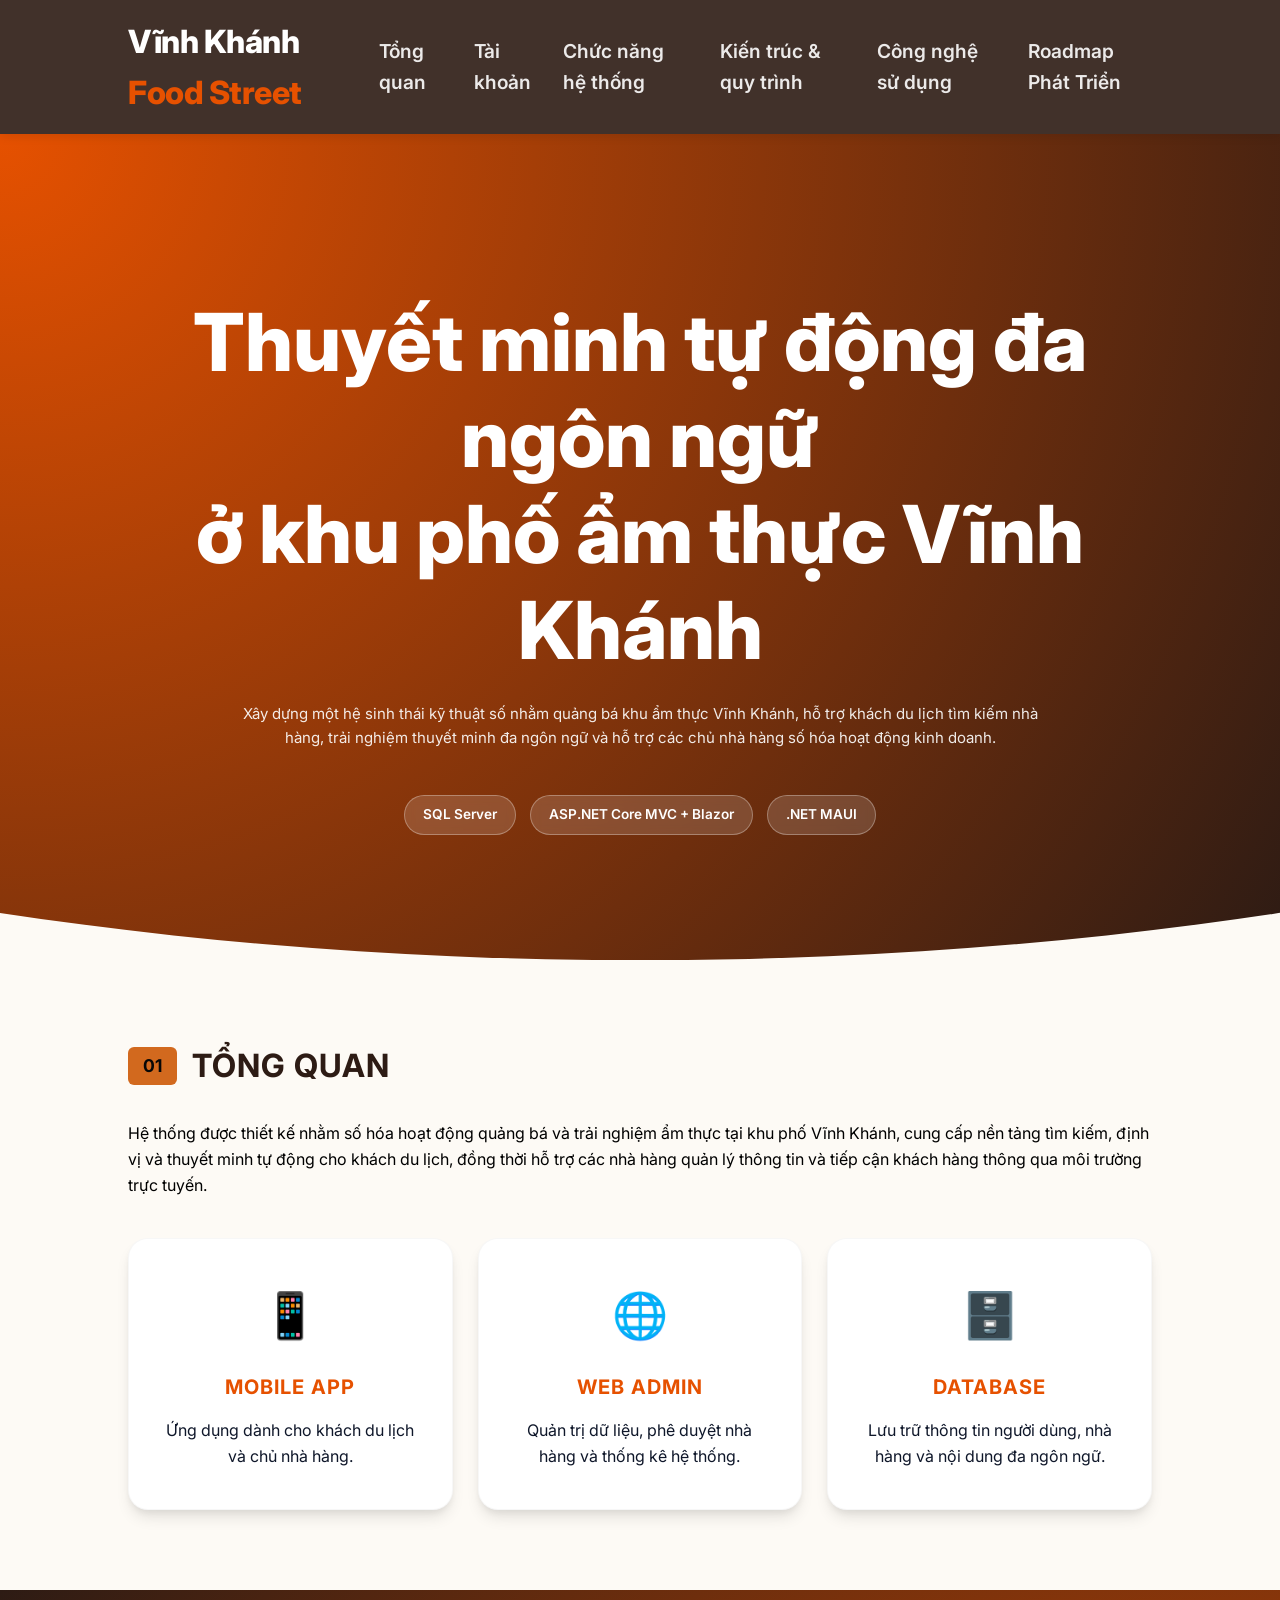
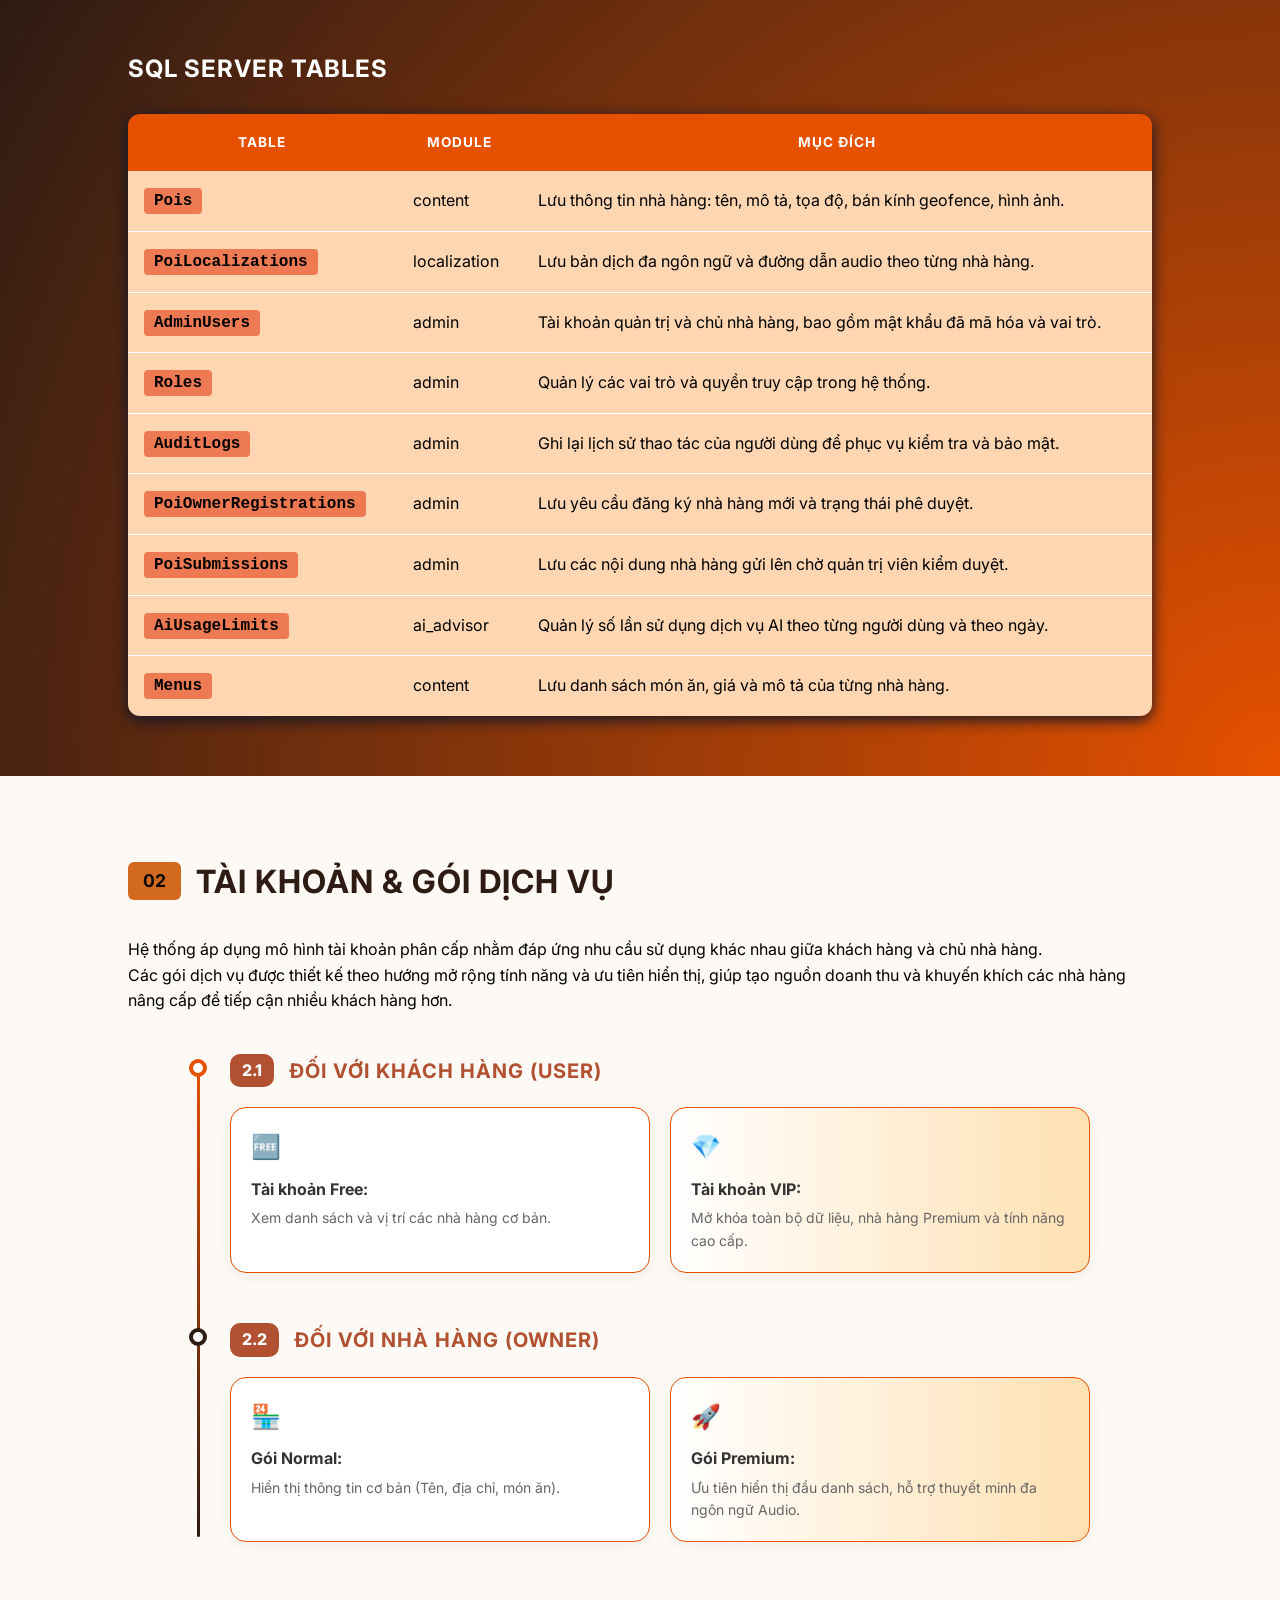
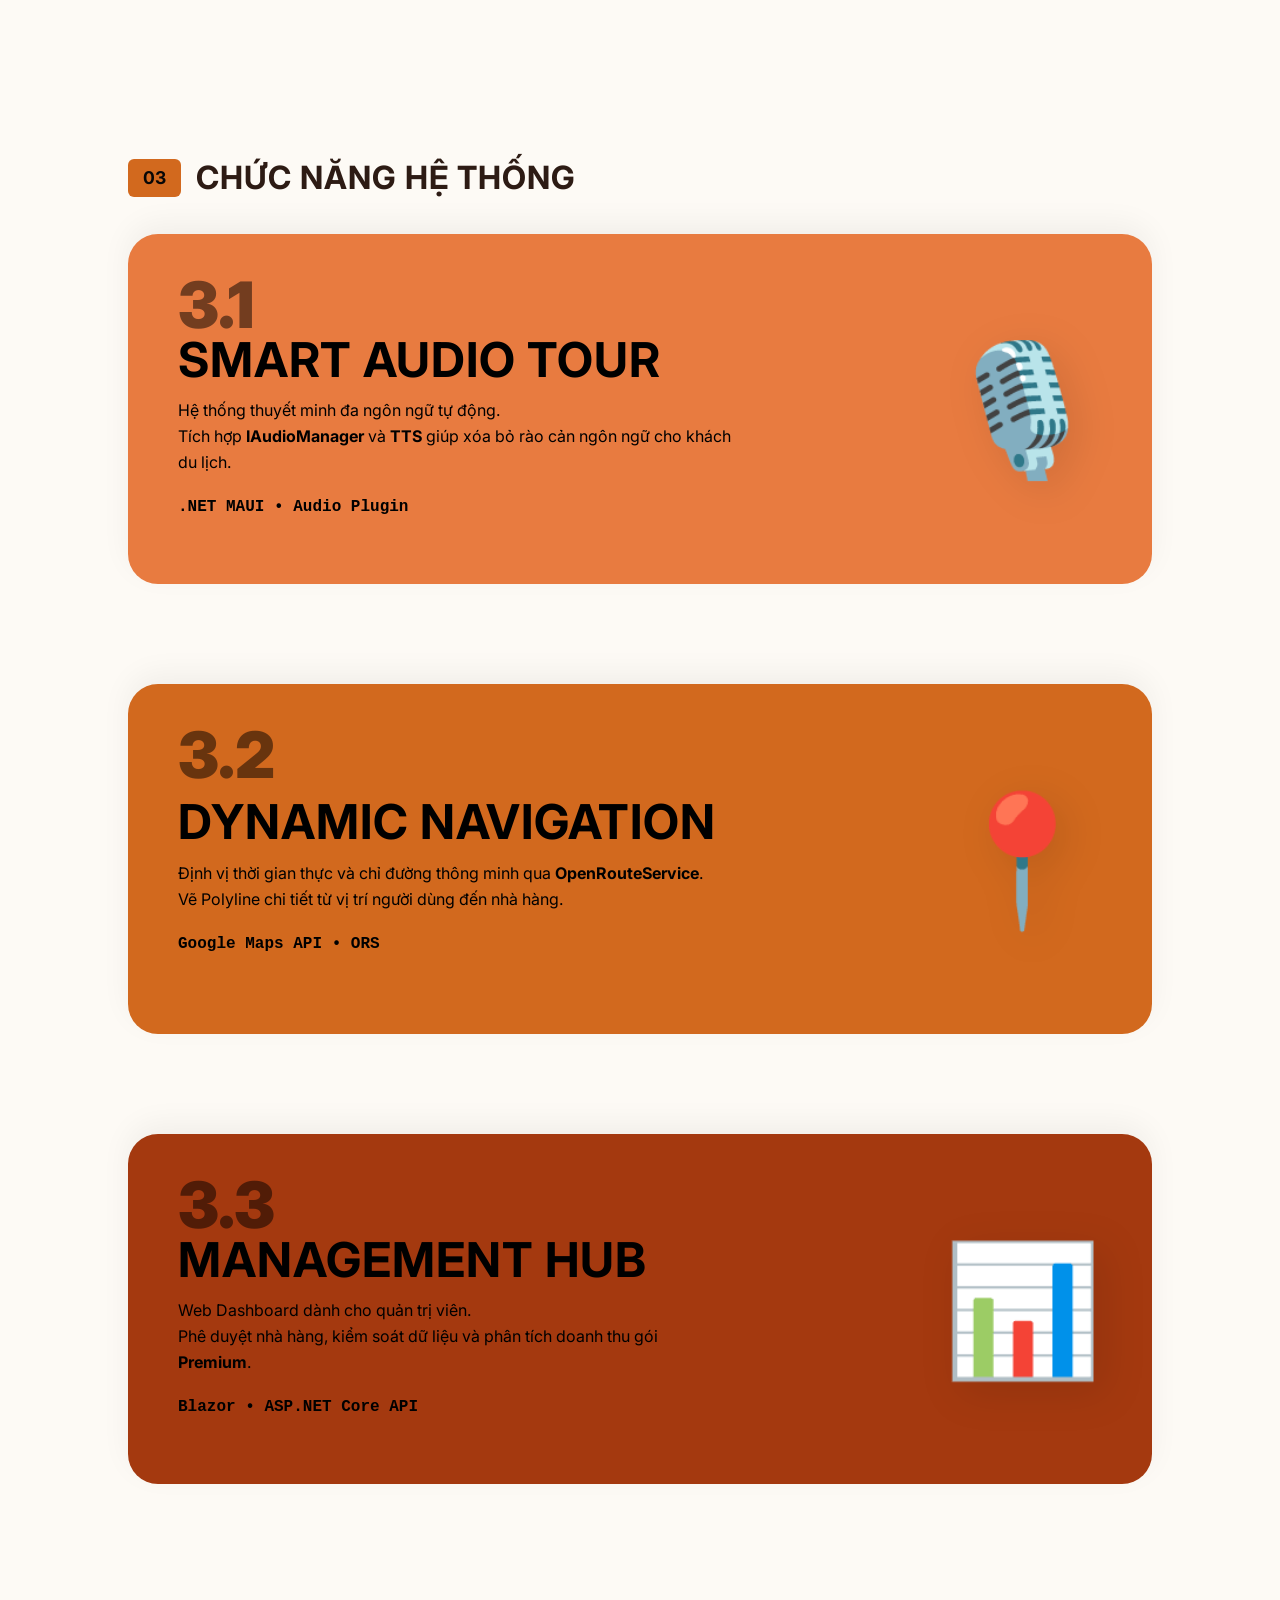
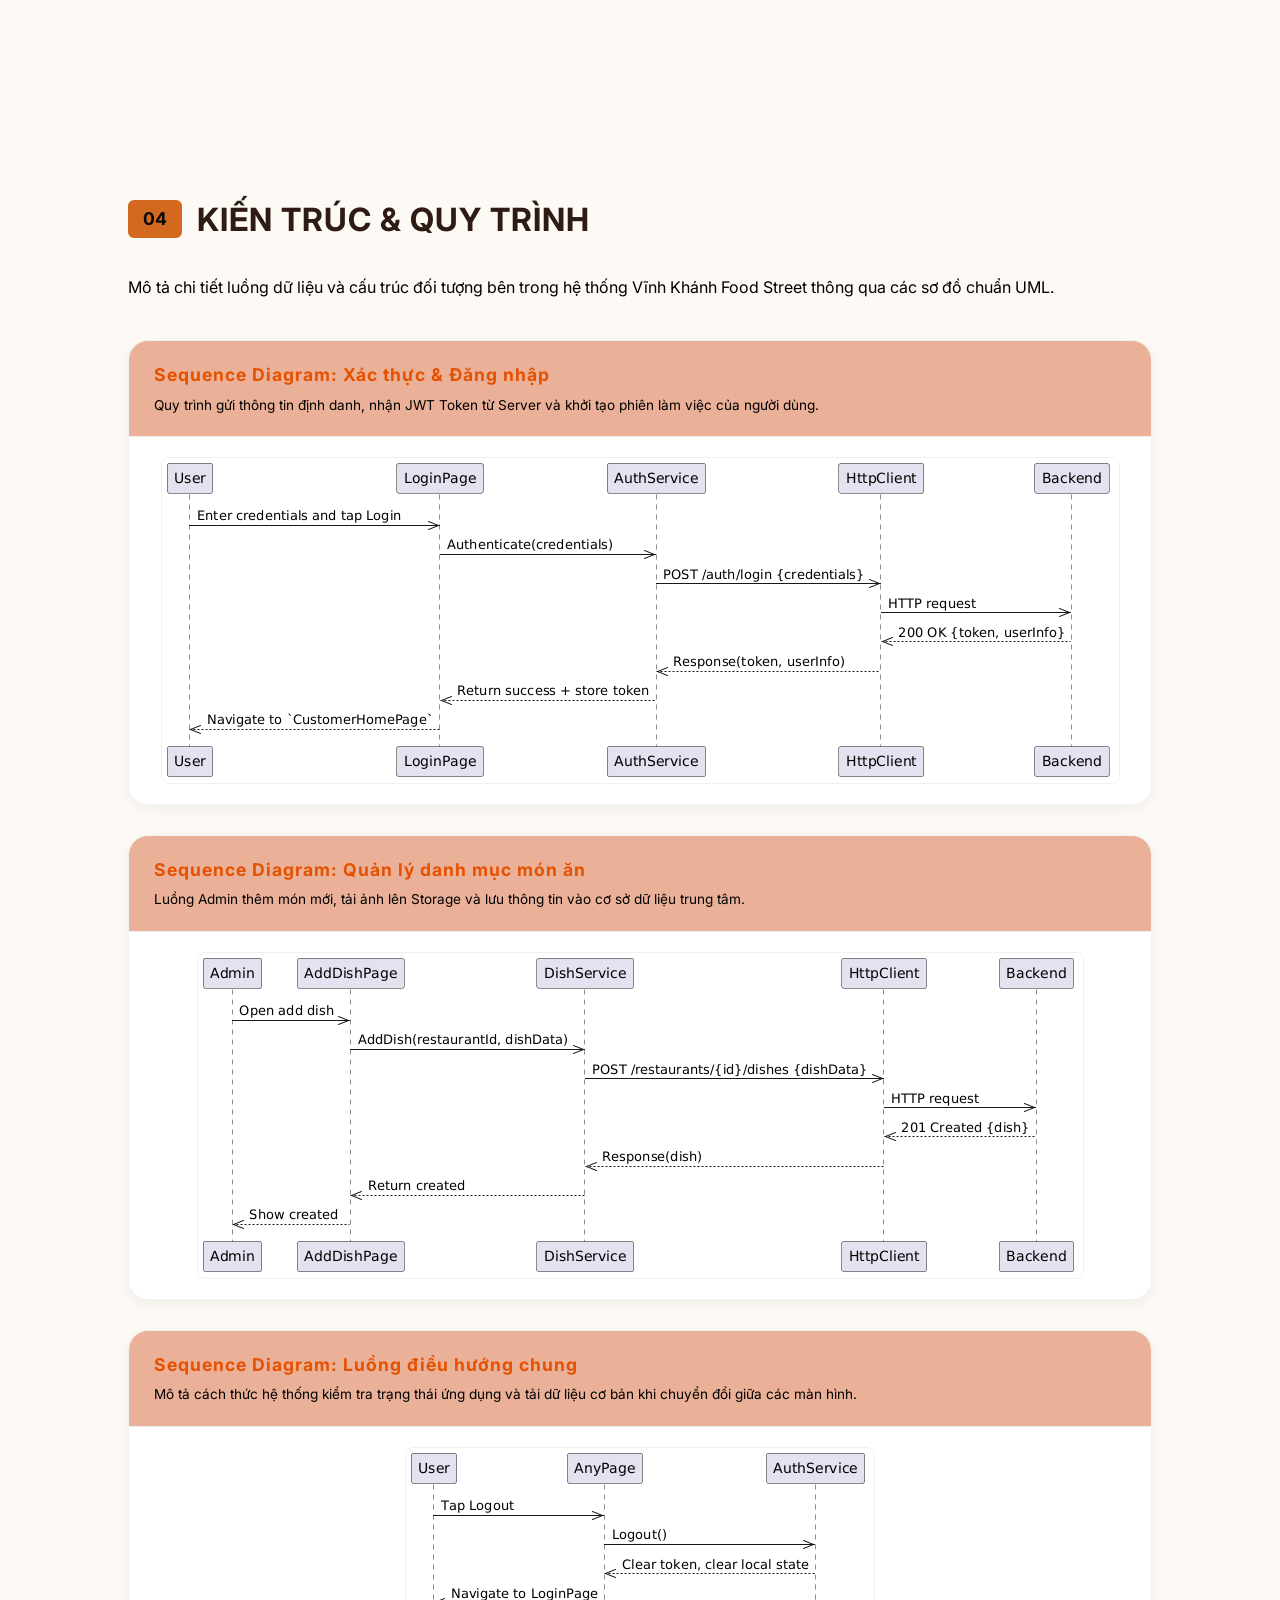
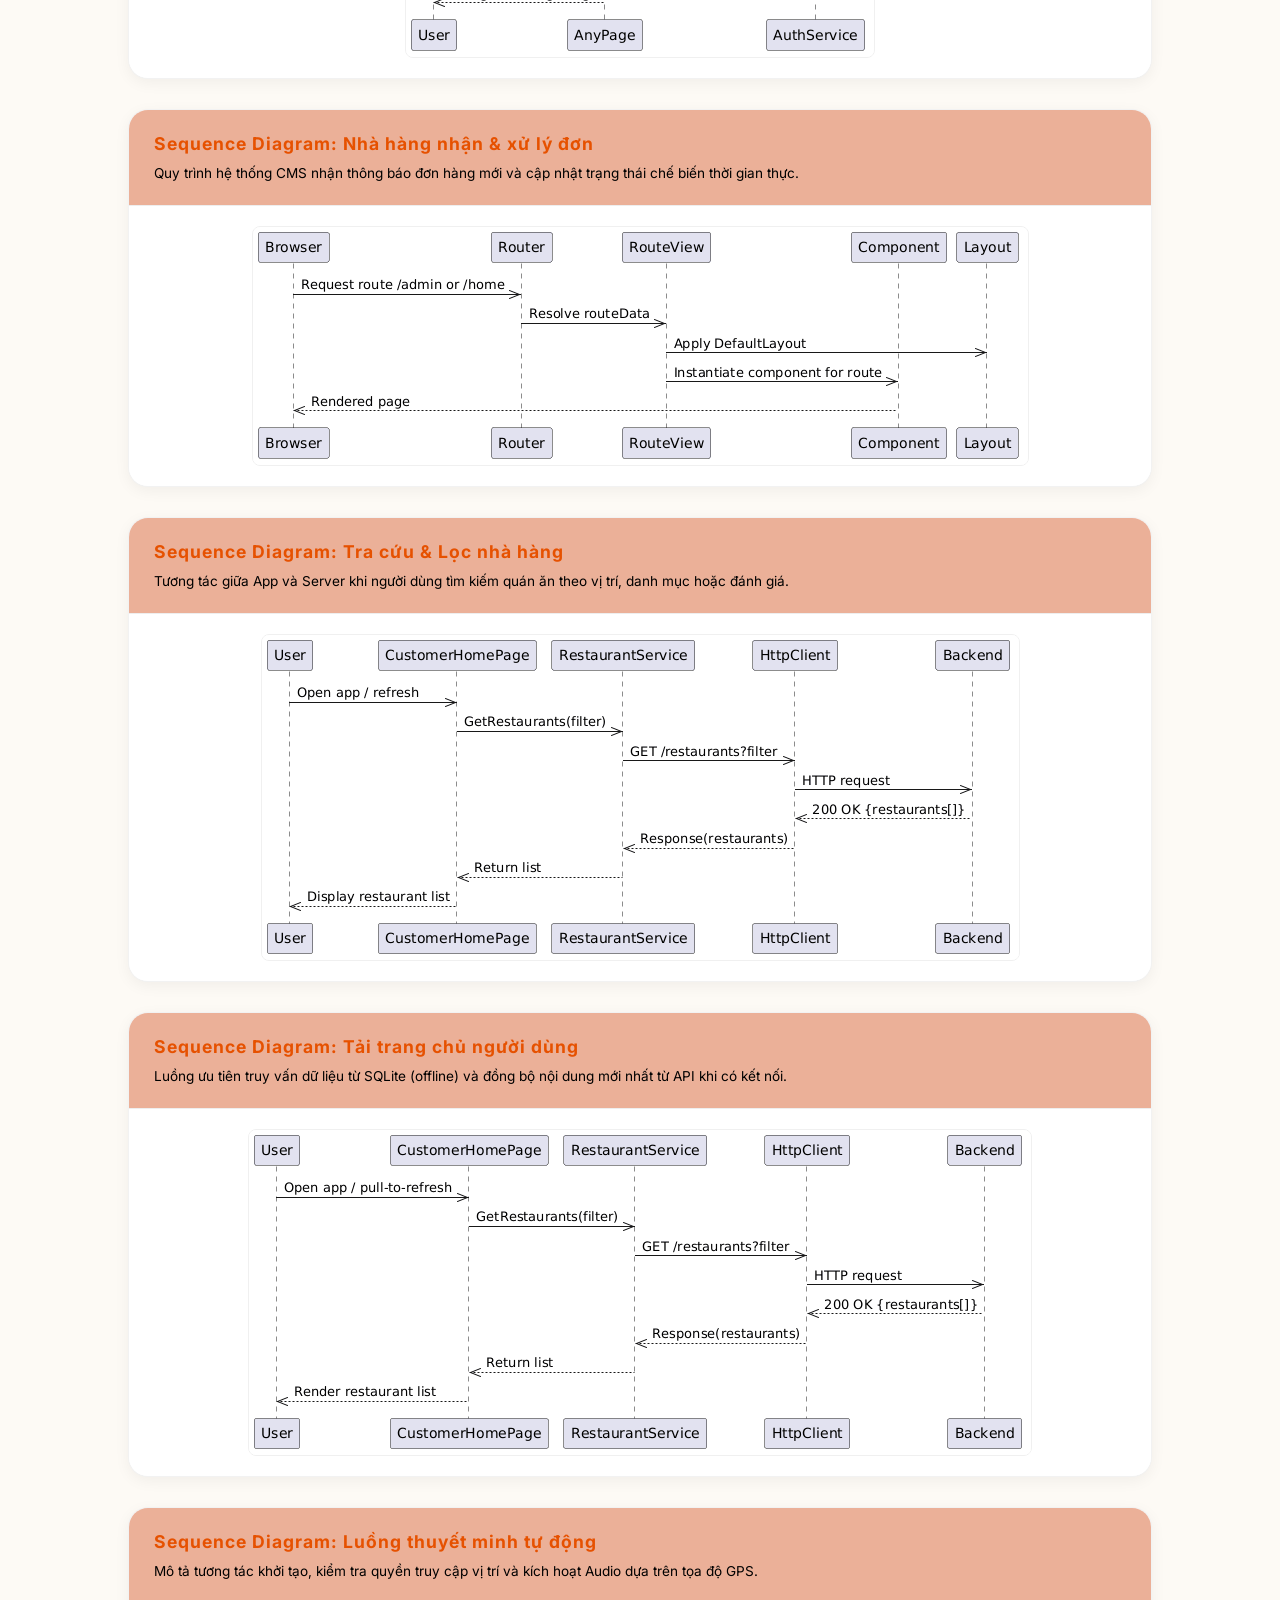
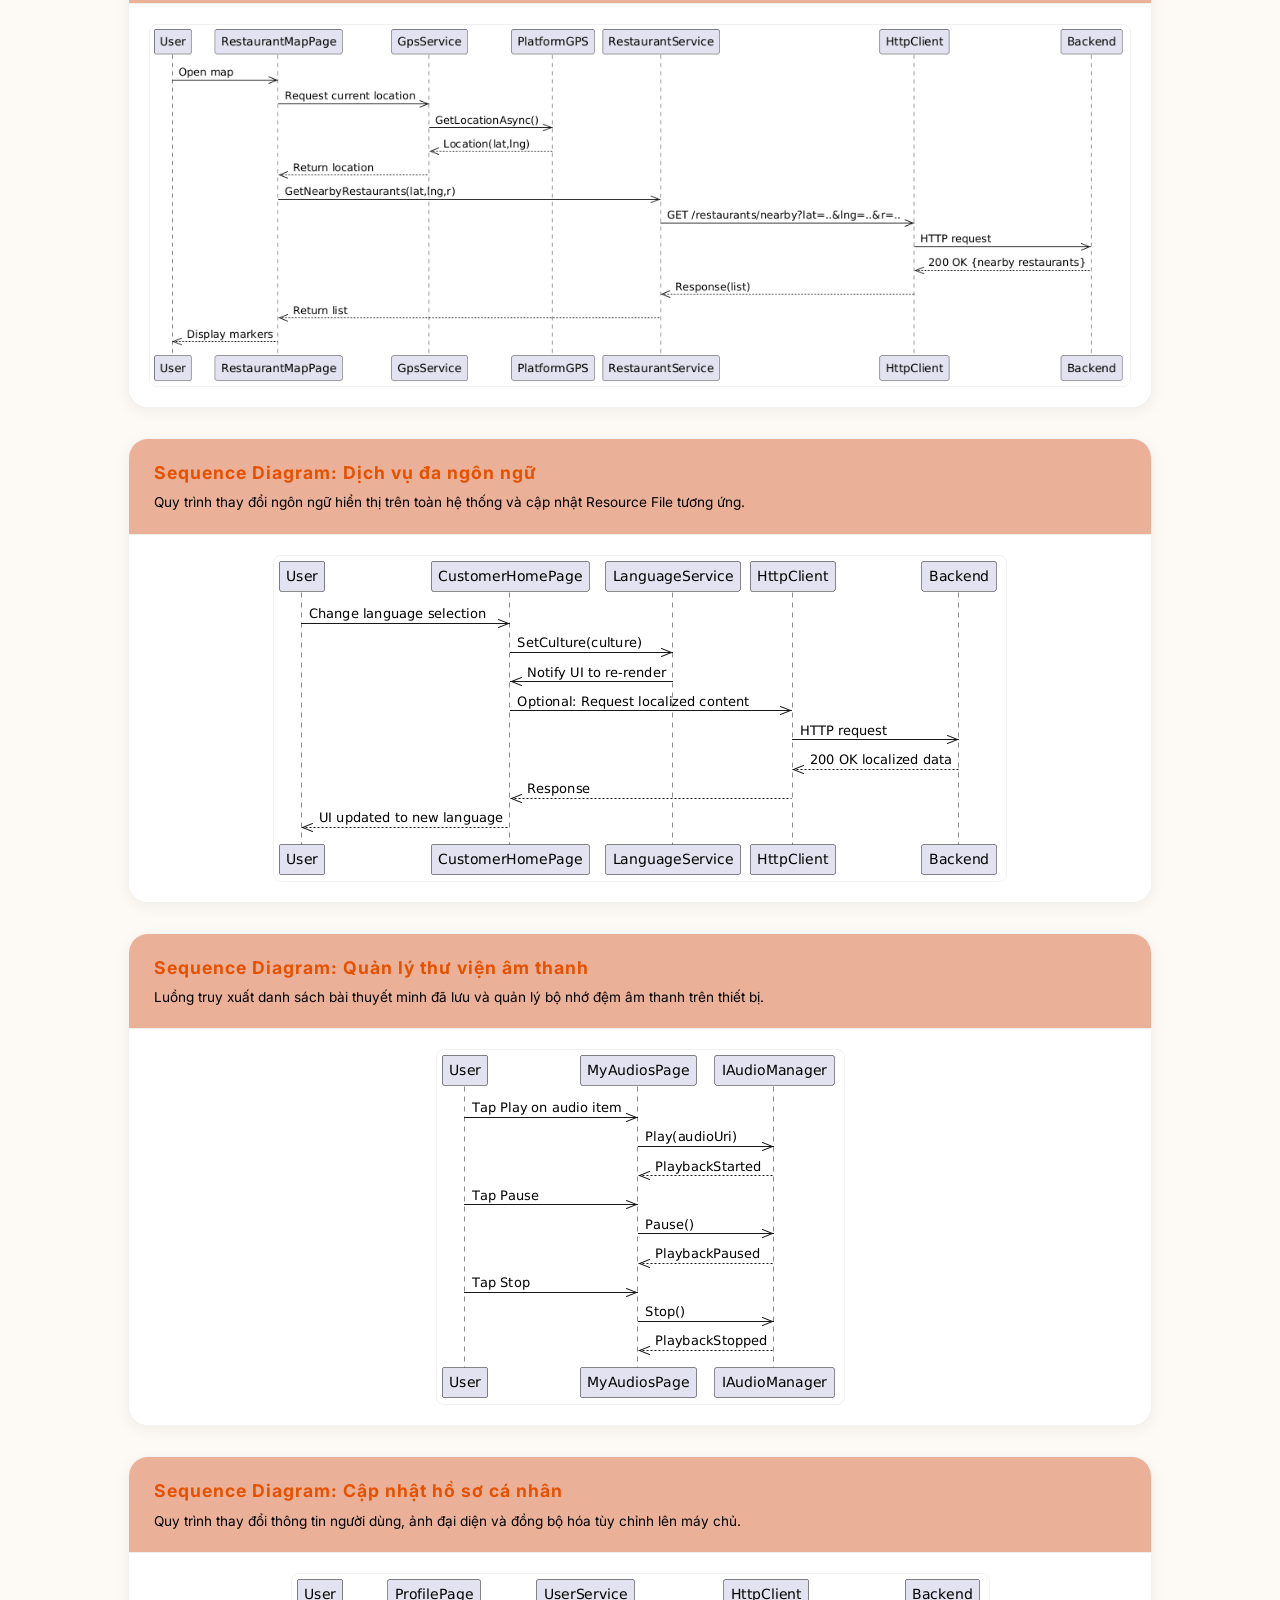
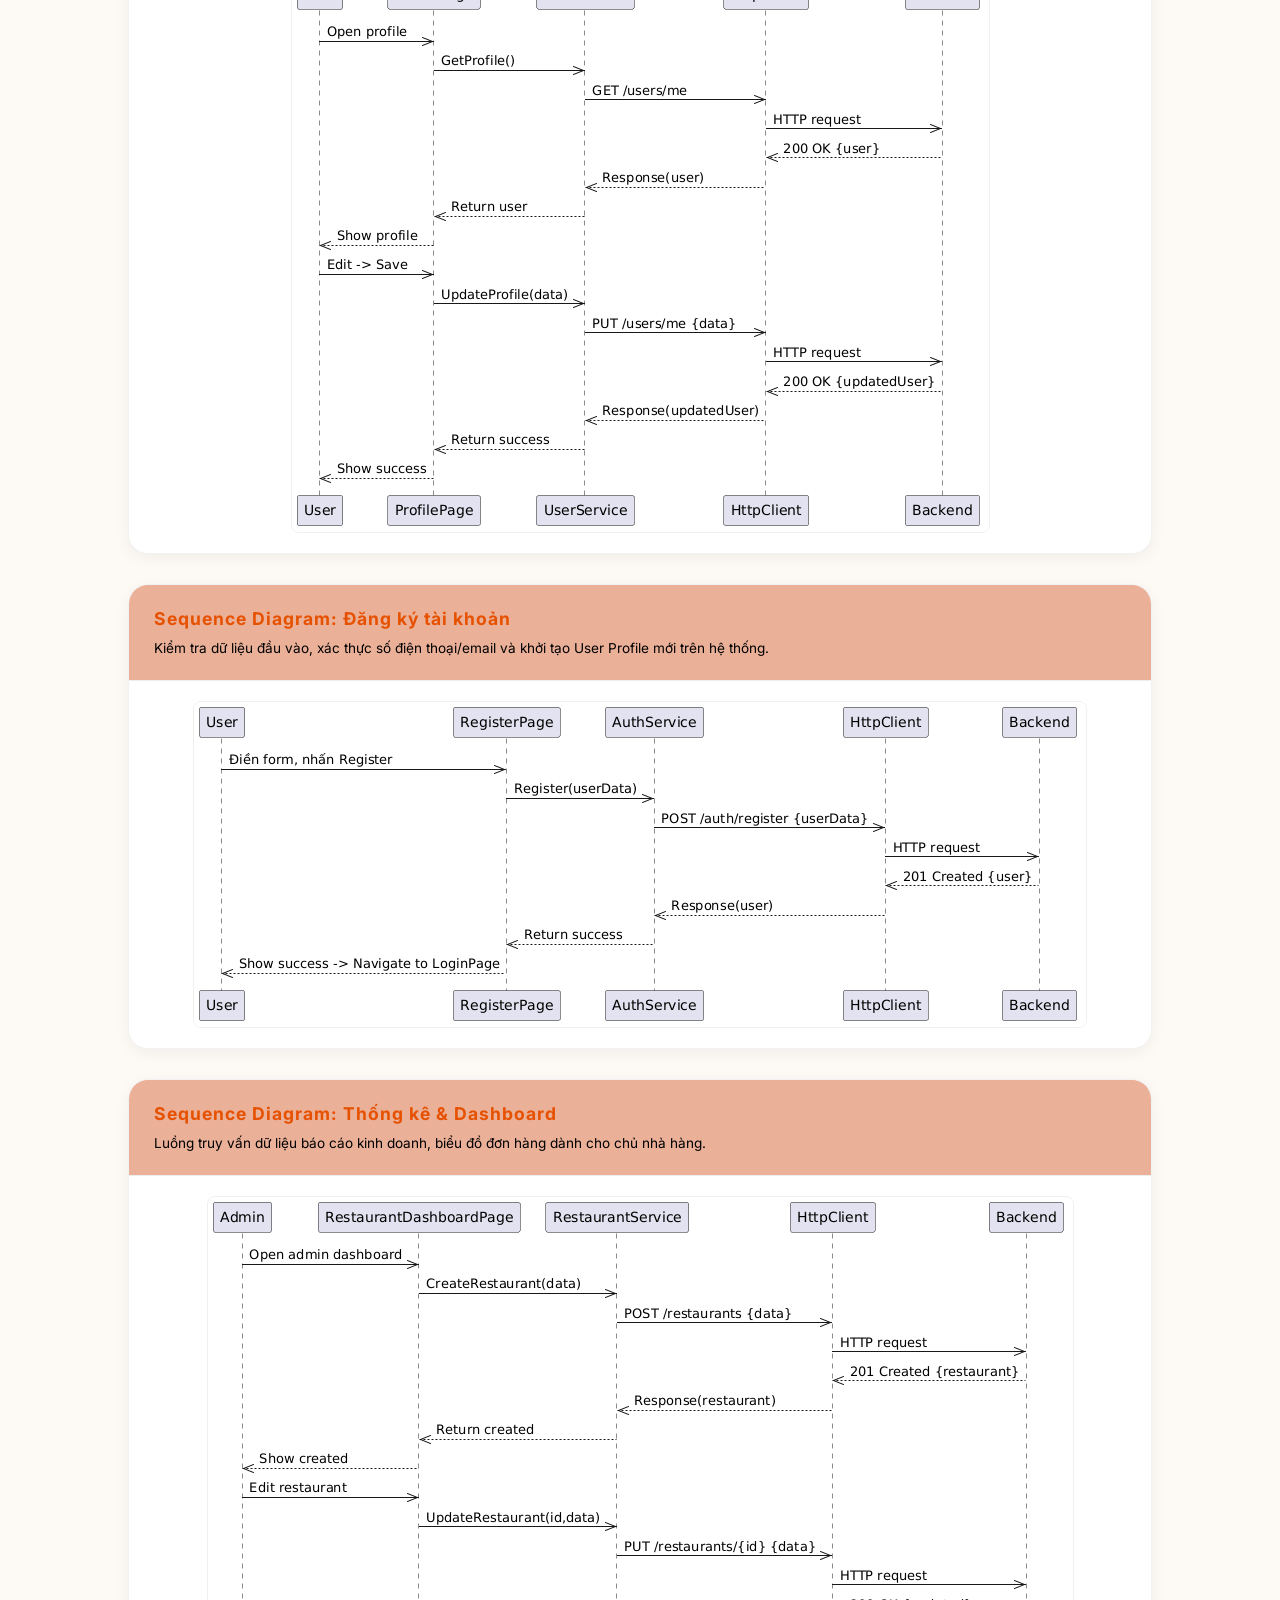
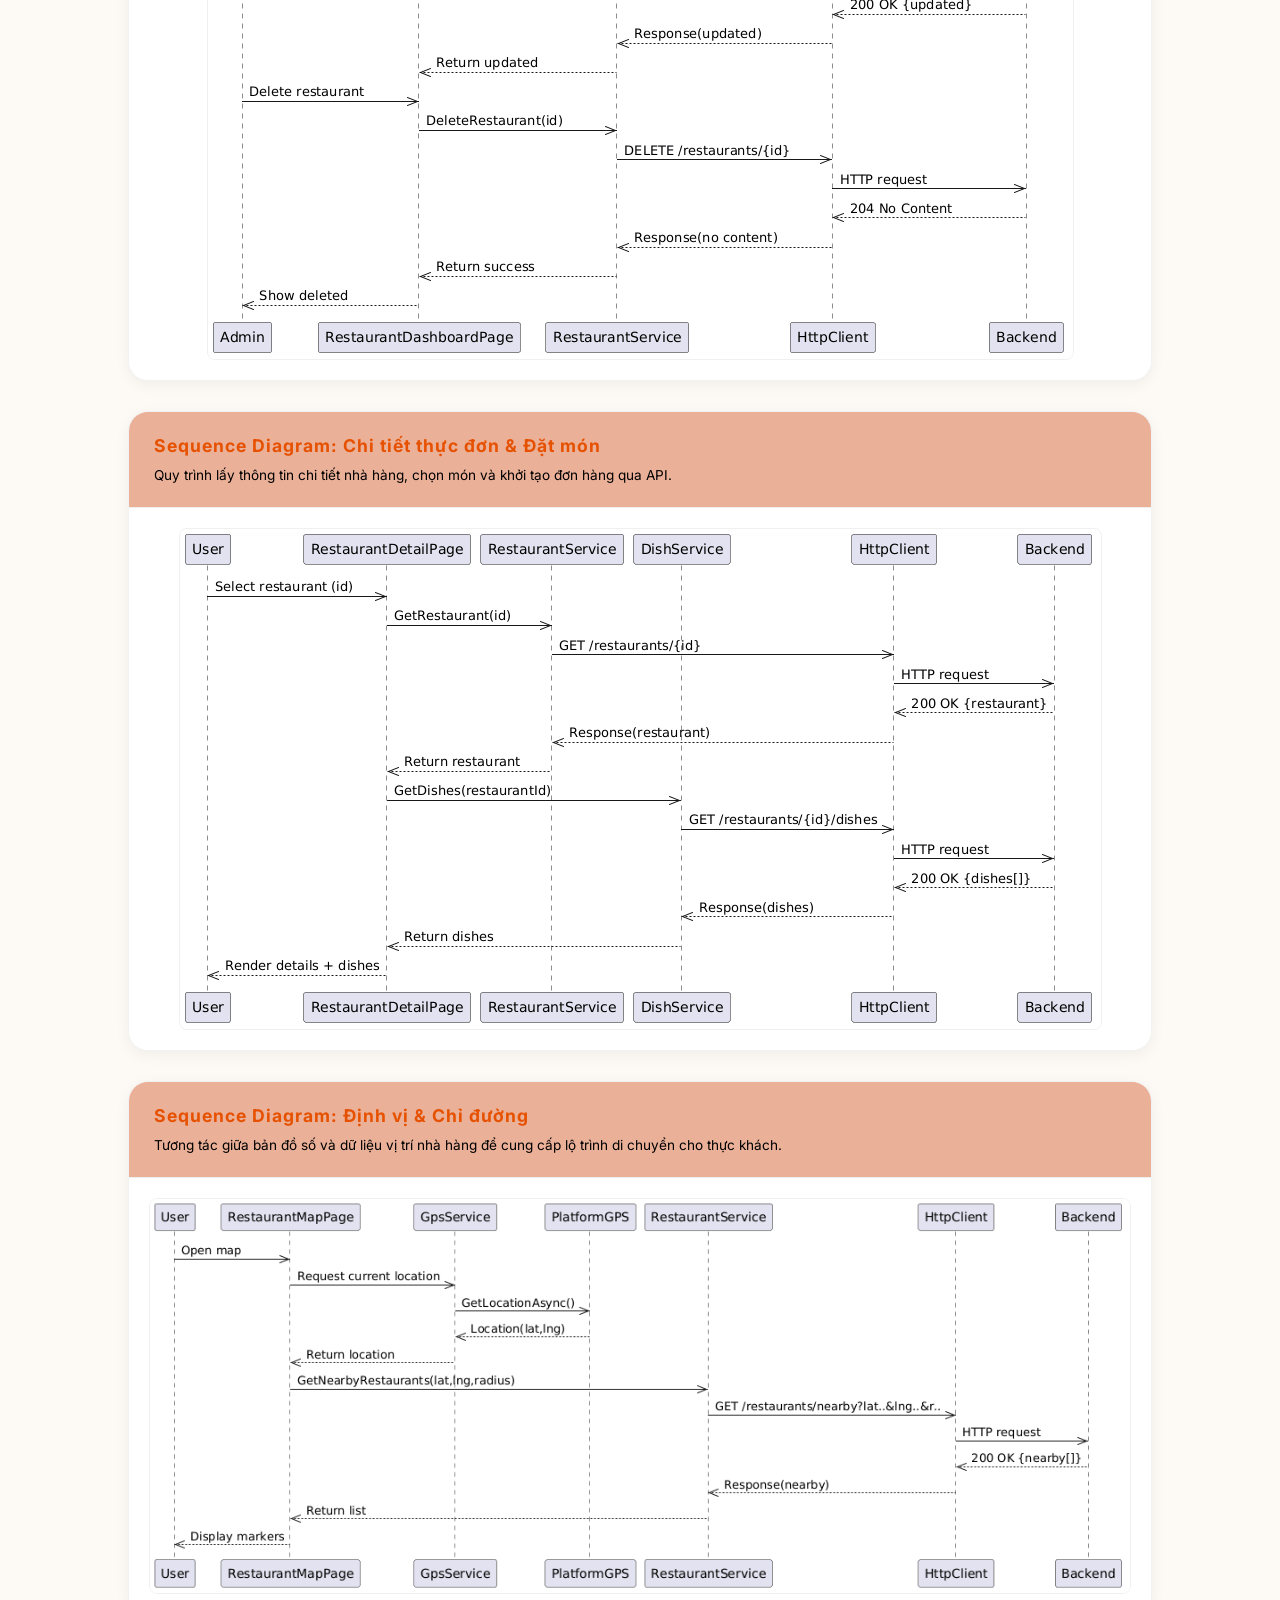
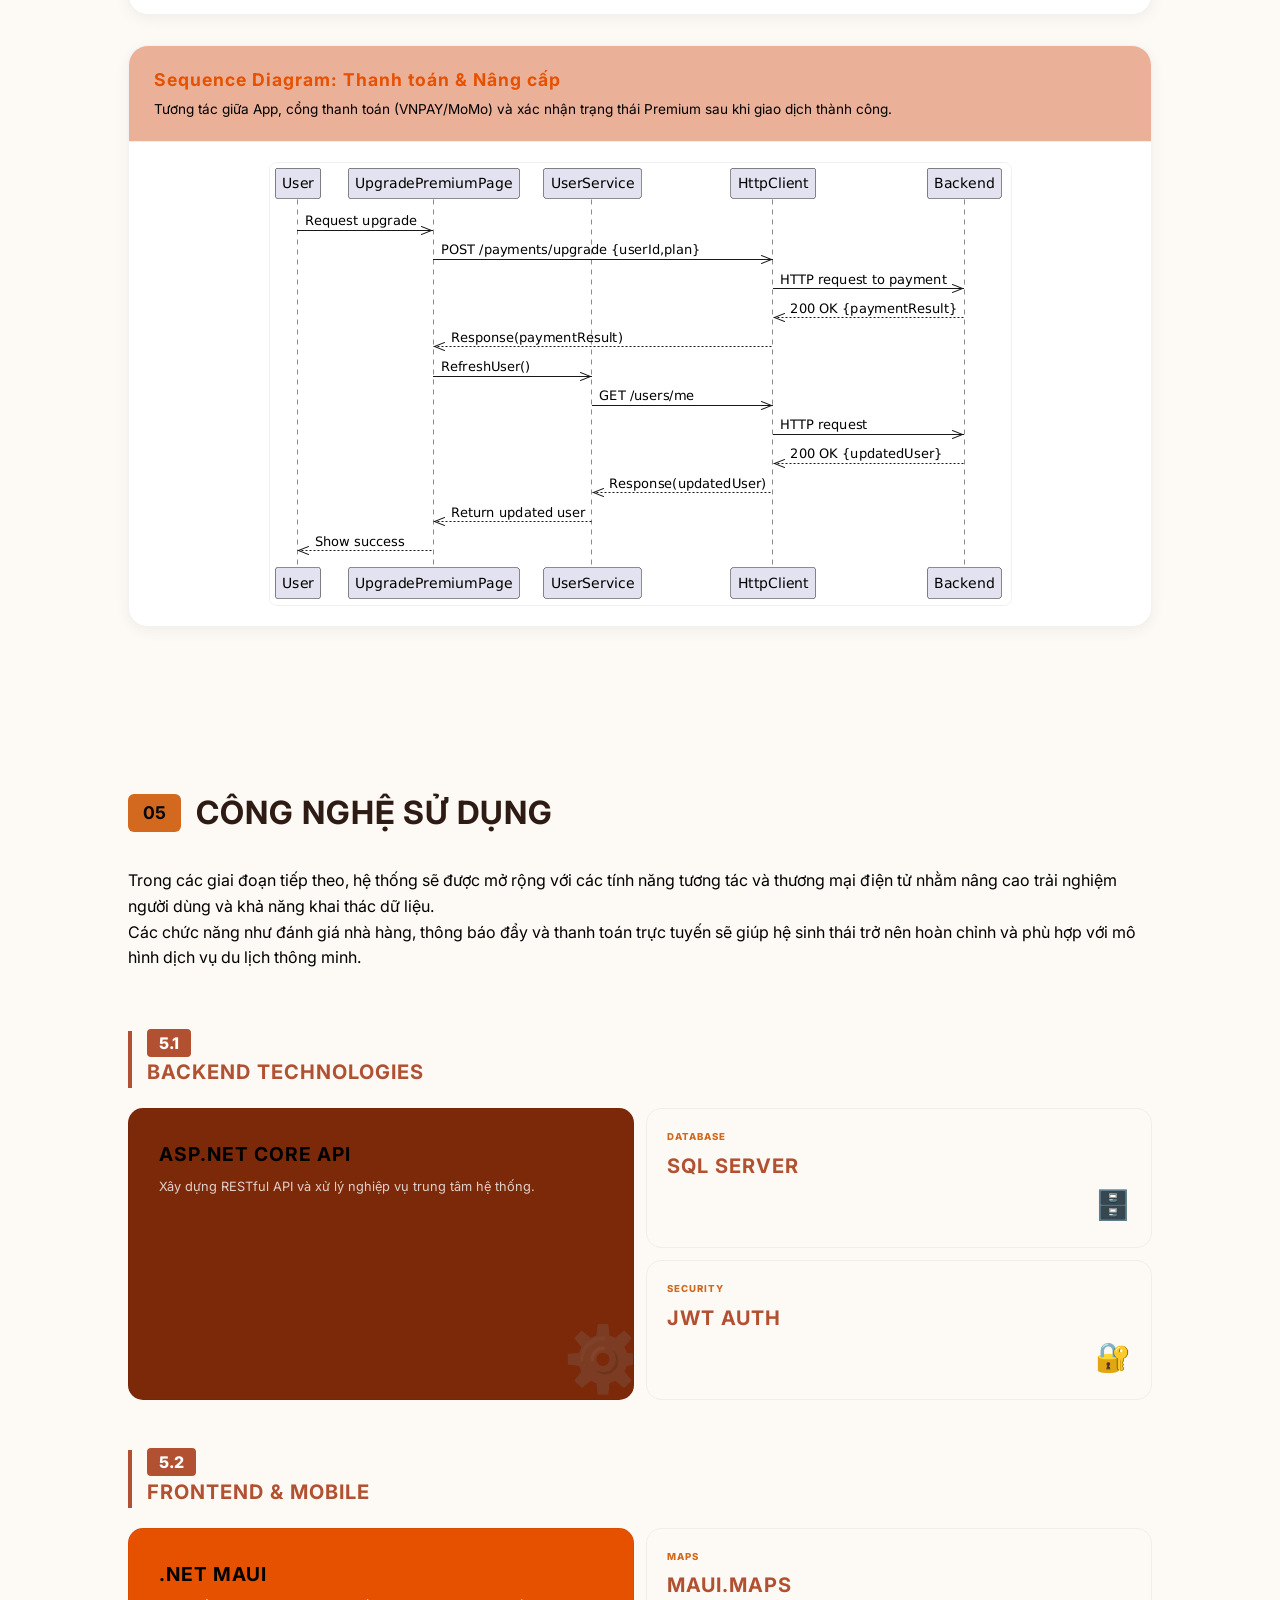
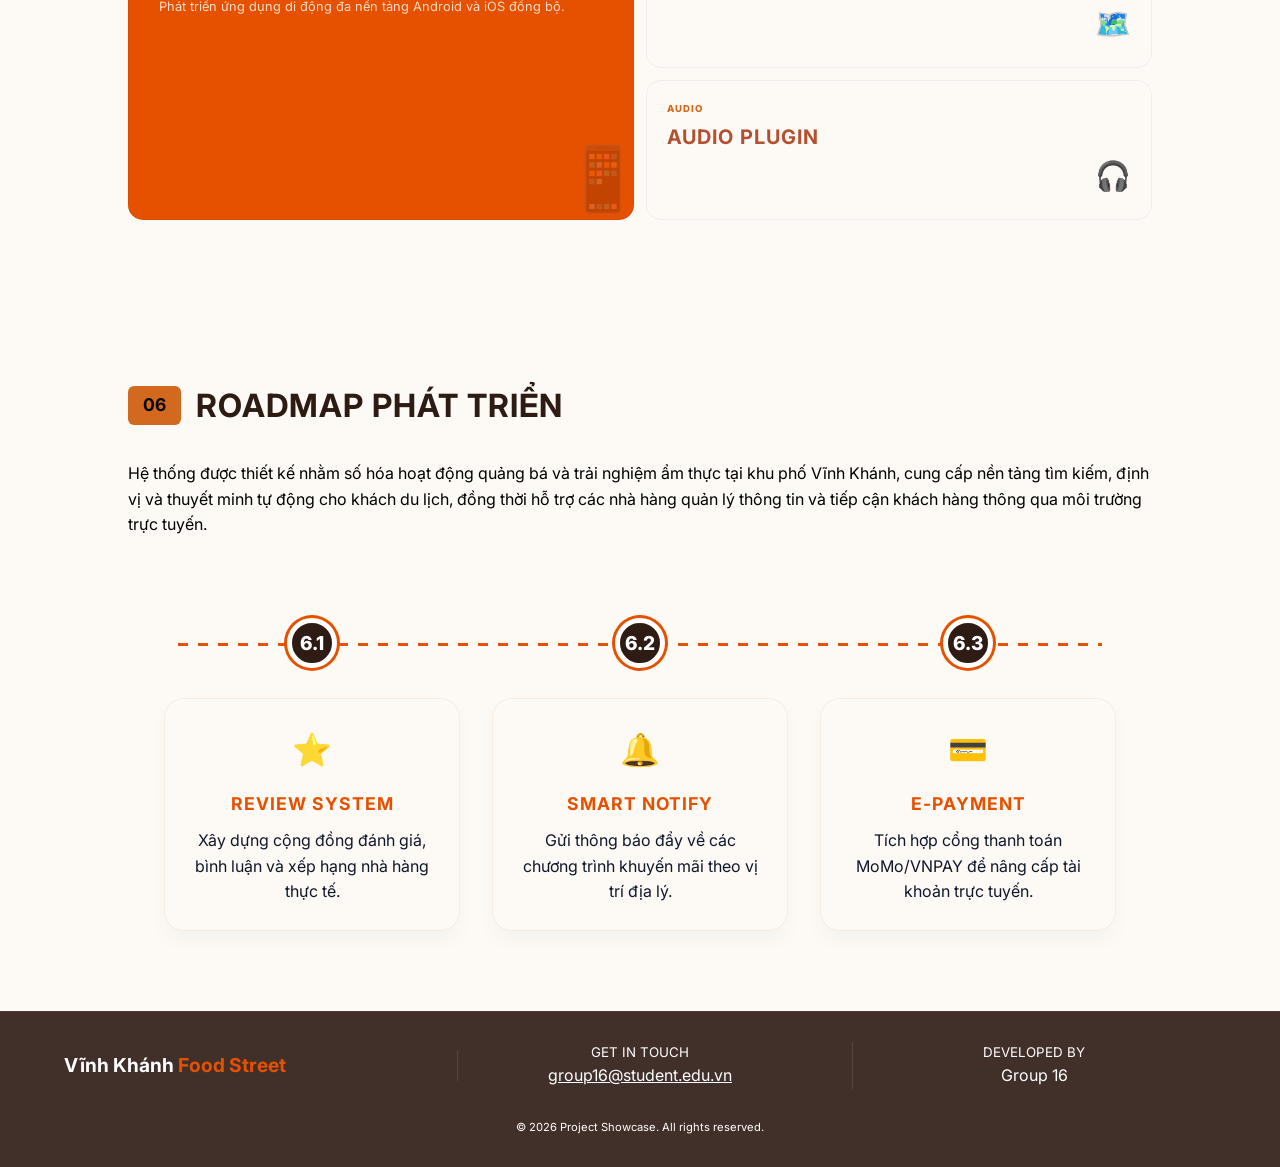
==== commit f072dc0b: "update sequence" ====
--- a/prd/VinhKhanhoff.html
+++ b/prd/VinhKhanhoff.html
@@ -8,7 +8,7 @@
   </head>
   <body>
     <nav class="navbar">
-      <div class="logo">Vĩnh Khánh Food Street</div>
+      <div class="logo">Vĩnh Khánh <span>Food Street</span> </div>
 
       <ul class="navlinks">
         <li><a href="#overview">Tổng quan</a></li>
@@ -23,7 +23,7 @@
     </nav>
 
     <header class="banner">
-      <h1>Thuyết minh tự động đa ngôn ngữ ở khu phố ẩm thực Vĩnh Khánh</h1>
+      <h1>Thuyết minh tự động đa ngôn ngữ <br> ở khu phố ẩm thực Vĩnh Khánh</h1>
       <p>
         Xây dựng một hệ sinh thái kỹ thuật số nhằm quảng bá khu ẩm thực Vĩnh
         Khánh, hỗ trợ khách du lịch tìm kiếm nhà hàng, trải nghiệm thuyết minh
@@ -287,111 +287,169 @@
 </section>
 
 <section id="architecture" class="chapter">
-      <div class="chapter-header">
-        <span class="chapter-tag">04</span>
-        <h2>KIẾN TRÚC & QUY TRÌNH</h2>
-      </div>
-      <p class="chapter-desc">
-        Mô tả chi tiết luồng dữ liệu và cấu trúc đối tượng bên trong hệ thống Vĩnh Khánh Food Street thông qua các sơ đồ chuẩn UML.
-      </p>
-
-      <div class="arch-grid">
-        <div class="arch-card large">
-          <div class="arch-info">
-            <h3>Sequence Diagram: Luồng thuyết minh tự động </h3>
-            <p>Mô tả tương tác khởi tạo và kiểm tra quyền truy cập vị trí giữa App và GPS.</p>
-          </div>
-          <div class="img-wrapper">
-            <img src="PRD.image/Sequence/LuồngTMTĐ.jpg" alt="Sequence Diagram">
-          </div>
-        </div>
-
-        <div class="arch-card large">
-          <div class="arch-info">
-            <h3>Sequence Diagram:  Admin quản lý & mobile đồng bộ</h3>
-            <p>Quy trình cập nhật nội dung và SignalR đồng bộ</p>
-          </div>
-          <div class="img-wrapper">
-            <img src="PRD.image/Sequence/AdminQL.jpg" alt="Sequence Admin Diagram">
-          </div>
-        </div>
-
-       <div class="arch-card large">
-          <div class="arch-info">
-            <h3>Sequence Diagram: Luồng khách hàng đặt món</h3>
-    <p>Quy trình khách hàng tra cứu thực đơn từ SQLite offline, chọn món và khởi tạo đơn hàng thông qua API.</p>
-  </div>
-          </div>
-          <div class="img-wrapper">
-            <img src="PRD.image/Sequence/User.jpg" alt="Sequence User Diagram">
-          </div>
-        </div>
-
-        <div class="arch-card large">
-          <div class="arch-info">
-           <h3>Sequence Diagram: Nhà hàng nhận & xử lý đơn</h3>
-    <p>Quy trình hệ thống CMS nhận thông báo đơn hàng mới và cập nhật trạng thái chế biến thời gian thực.</p>
-          </div>
-          <div class="img-wrapper">
-            <img src="PRD.image/Sequence/Restaurant.jpg" alt="Sequence Restaurant Diagram">
-          </div>
-        </div>
-
-        <div class="arch-card large">
-          <div class="arch-info">
-            <h3>Sequence Diagram: Luồng thanh toán trực tuyến</h3>
-    <p>Tương tác giữa App, Cổng thanh toán (VNPAY/MoMo) và xác nhận trạng thái đơn hàng sau khi giao dịch thành công.</p>
-          </div>
-          <div class="img-wrapper">
-            <img src="PRD.image/Sequence/Payment.jpg" alt="Sequence Payment Diagram">
-          </div>
-        </div>
-
-        <div class="arch-card large">
-          <div class="arch-info">
-            <h3>Sequence Diagram: Đăng ký tài khoản mới</h3>
-    <p>Quy trình kiểm tra dữ liệu đầu vào, khởi tạo tài khoản trên Central DB và thiết lập cấu hình mặc định.</p>
-          </div>
-          <div class="img-wrapper">
-            <img src="PRD.image/Sequence/Register.jpg" alt="Sequence Register Diagram">
-          </div>
-        </div>
-
-
-        <div class="arch-card large">
-          <div class="arch-info">
-            <h3>Sequence Diagram: Xác thực đăng nhập</h3>
-    <p>Quy trình gửi thông tin định danh, nhận JWT Token từ Server và đồng bộ thông tin người dùng cơ bản.</p>
-  </div>
-          </div>
-          <div class="img-wrapper">
-            <img src="PRD.image/Sequence/Login.jpg" alt="Sequence Login Diagram">
-          </div>
-        </div>
-
-
-        <div class="arch-card large">
-          <div class="arch-info">
-            <h3>Sequence Diagram: Quản lý danh mục món ăn</h3>
-    <p>Luồng Admin thêm món mới, tải ảnh lên Storage và lưu thông tin vào cơ sở dữ liệu trung tâm.</p>
-          </div>
-          <div class="img-wrapper">
-            <img src="PRD.image/Sequence/Add-dishes.jpg" alt="Sequence Add-dishes Diagram">
-          </div>
-        </div>
-
-        <div class="arch-card large">
-          <div class="arch-info">
-            <h3>Sequence Diagram: Kích hoạt nhanh qua QR</h3>
-    <p>Quy trình quét mã tại điểm dừng để truy vấn nhanh dữ liệu POI/Món ăn mà không cần đợi tín hiệu GPS.</p>
-          </div>
-          <div class="img-wrapper">
-            <img src="PRD.image/Sequence/QR.jpg" alt="Sequence QR Diagram">
-          </div>
-        </div>
-
-
-        <div class="arch-card">
+  <div class="chapter-header">
+    <span class="chapter-tag">04</span>
+    <h2>KIẾN TRÚC & QUY TRÌNH</h2>
+  </div>
+  <p class="chapter-desc">
+    Mô tả chi tiết luồng dữ liệu và cấu trúc đối tượng bên trong hệ thống Vĩnh Khánh Food Street thông qua các sơ đồ chuẩn UML.
+  </p>
+
+  <div class="arch-grid">
+    <div class="arch-card large">
+      <div class="arch-info">
+        <h3>Sequence Diagram: Xác thực & Đăng nhập</h3>
+        <p>Quy trình gửi thông tin định danh, nhận JWT Token từ Server và khởi tạo phiên làm việc của người dùng.</p>
+      </div>
+      <div class="img-wrapper">
+        <img src="/prd/PRD.image/Login.png" alt="Login Diagram">
+      </div>
+    </div>
+
+    <div class="arch-card large">
+      <div class="arch-info">
+        <h3>Sequence Diagram: Quản lý danh mục món ăn</h3>
+        <p>Luồng Admin thêm món mới, tải ảnh lên Storage và lưu thông tin vào cơ sở dữ liệu trung tâm.</p>
+      </div>
+      <div class="img-wrapper">
+        <img src="/prd/PRD.image/AddDishPage.png" alt="Admin Diagram">
+      </div>
+    </div>
+
+    <div class="arch-card large">
+      <div class="arch-info">
+        <h3>Sequence Diagram: Luồng điều hướng chung</h3>
+        <p>Mô tả cách thức hệ thống kiểm tra trạng thái ứng dụng và tải dữ liệu cơ bản khi chuyển đổi giữa các màn hình.</p>
+      </div>
+      <div class="img-wrapper">
+        <img src="/prd/PRD.image/AnyPage.png" alt="Sequence General Navigation">
+      </div>
+    </div>
+
+    <div class="arch-card large">
+      <div class="arch-info">
+        <h3>Sequence Diagram: Nhà hàng nhận & xử lý đơn</h3>
+        <p>Quy trình hệ thống CMS nhận thông báo đơn hàng mới và cập nhật trạng thái chế biến thời gian thực.</p>
+      </div>
+      <div class="img-wrapper">
+        <img src="/prd/PRD.image/Browser.png" alt="Sequence Restaurant Diagram">
+      </div>
+    </div>
+
+    <div class="arch-card large">
+      <div class="arch-info">
+        <h3>Sequence Diagram: Tra cứu & Lọc nhà hàng</h3>
+        <p>Tương tác giữa App và Server khi người dùng tìm kiếm quán ăn theo vị trí, danh mục hoặc đánh giá.</p>
+      </div>
+      <div class="img-wrapper">
+        <img src="/prd/PRD.image/BrowseRestaurant.png" alt="Sequence Browse Diagram">
+      </div>
+    </div>
+
+    <div class="arch-card large">
+      <div class="arch-info">
+        <h3>Sequence Diagram: Tải trang chủ người dùng</h3>
+        <p>Luồng ưu tiên truy vấn dữ liệu từ SQLite (offline) và đồng bộ nội dung mới nhất từ API khi có kết nối.</p>
+      </div>
+      <div class="img-wrapper">
+        <img src="/prd/PRD.image/CustomerHomePage.png" alt="Sequence Home Diagram">
+      </div>
+    </div>
+
+    <div class="arch-card large">
+      <div class="arch-info">
+        <h3>Sequence Diagram: Luồng thuyết minh tự động</h3>
+        <p>Mô tả tương tác khởi tạo, kiểm tra quyền truy cập vị trí và kích hoạt Audio dựa trên tọa độ GPS.</p>
+      </div>
+      <div class="img-wrapper">
+        <img src="/prd/PRD.image/Map.png" alt="Sequence Map Diagram">
+      </div>
+    </div>
+
+    <div class="arch-card large">
+      <div class="arch-info">
+        <h3>Sequence Diagram: Dịch vụ đa ngôn ngữ</h3>
+        <p>Quy trình thay đổi ngôn ngữ hiển thị trên toàn hệ thống và cập nhật Resource File tương ứng.</p>
+      </div>
+      <div class="img-wrapper">
+        <img src="/prd/PRD.image/LanguageService.png" alt="Sequence Language Diagram">
+      </div>
+    </div>
+
+    <div class="arch-card large">
+      <div class="arch-info">
+        <h3>Sequence Diagram: Quản lý thư viện âm thanh</h3>
+        <p>Luồng truy xuất danh sách bài thuyết minh đã lưu và quản lý bộ nhớ đệm âm thanh trên thiết bị.</p>
+      </div>
+      <div class="img-wrapper">
+        <img src="/prd/PRD.image/MyAudiosPage.png" alt="Sequence Audio Diagram">
+      </div>
+    </div>
+
+    <div class="arch-card large">
+      <div class="arch-info">
+        <h3>Sequence Diagram: Cập nhật hồ sơ cá nhân</h3>
+        <p>Quy trình thay đổi thông tin người dùng, ảnh đại diện và đồng bộ hóa tùy chỉnh lên máy chủ.</p>
+      </div>
+      <div class="img-wrapper">
+        <img src="/prd/PRD.image/ProfilePage.png" alt="Sequence Profile Diagram">
+      </div>
+    </div>
+
+    <div class="arch-card large">
+      <div class="arch-info">
+        <h3>Sequence Diagram: Đăng ký tài khoản</h3>
+        <p>Kiểm tra dữ liệu đầu vào, xác thực số điện thoại/email và khởi tạo User Profile mới trên hệ thống.</p>
+      </div>
+      <div class="img-wrapper">
+        <img src="/prd/PRD.image/Register.png" alt="Sequence Register Diagram">
+      </div>
+    </div>
+
+    <div class="arch-card large">
+      <div class="arch-info">
+        <h3>Sequence Diagram: Thống kê & Dashboard</h3>
+        <p>Luồng truy vấn dữ liệu báo cáo kinh doanh, biểu đồ đơn hàng dành cho chủ nhà hàng.</p>
+      </div>
+      <div class="img-wrapper">
+        <img src="/prd/PRD.image/RestaurantDashboardPage.png" alt="Sequence Dashboard Diagram">
+      </div>
+    </div>
+
+    <div class="arch-card large">
+      <div class="arch-info">
+        <h3>Sequence Diagram: Chi tiết thực đơn & Đặt món</h3>
+        <p>Quy trình lấy thông tin chi tiết nhà hàng, chọn món và khởi tạo đơn hàng qua API.</p>
+      </div>
+      <div class="img-wrapper">
+        <img src="/prd/PRD.image/RestaurantDetailsPage.png" alt="Sequence Detail Diagram">
+      </div>
+    </div>
+
+    <div class="arch-card large">
+      <div class="arch-info">
+        <h3>Sequence Diagram: Định vị & Chỉ đường</h3>
+        <p>Tương tác giữa bản đồ số và dữ liệu vị trí nhà hàng để cung cấp lộ trình di chuyển cho thực khách.</p>
+      </div>
+      <div class="img-wrapper">
+        <img src="/prd/PRD.image/RestaurantMapPage.png" alt="Sequence Restaurant Map Diagram">
+      </div>
+    </div>
+
+    <div class="arch-card large">
+      <div class="arch-info">
+        <h3>Sequence Diagram: Thanh toán & Nâng cấp</h3>
+        <p>Tương tác giữa App, cổng thanh toán (VNPAY/MoMo) và xác nhận trạng thái Premium sau khi giao dịch thành công.</p>
+      </div>
+      <div class="img-wrapper">
+        <img src="/prd/PRD.image/UpgradePremiumPage.png" alt="Sequence Upgrade Diagram">
+      </div>
+    </div>
+
+  </div>
+</section>
+
+        <!-- <div class="arch-card">
           <div class="arch-info">
             <h3>Activity Diagram: Logic xử lý vị trí & âm thanh</h3>
     <p>Mô tả quy trình kiểm tra tọa độ liên tục (Background Service) và kích hoạt thuyết minh dựa trên khoảng cách (Geofencing).</p>
@@ -433,7 +491,7 @@
           </div>
         </div>
       </div>
-    </section>
+    </section> -->
 
 
 
@@ -545,7 +603,7 @@
 
     <div class="footer-col contact">
       <small>GET IN TOUCH</small>
-      <a href="mailto:group16@student.edu.vn">group16@student.edu.vn</a>
+      <a style="color: white;" href="mailto:group16@student.edu.vn">group16@student.edu.vn</a>
     </div>
 
     <div class="footer-col team">
--- a/prd/VinhKhanhoff.css
+++ b/prd/VinhKhanhoff.css
@@ -49,7 +49,7 @@
 }
 
 .logo {
-    font-size: 1.5rem;
+    font-size: 2.0rem;
     font-weight: 800;
     letter-spacing: -0.5px;
     color: white;
@@ -69,7 +69,7 @@
     text-decoration: none;
     color: rgba(255, 255, 255, 0.9);
     font-weight: 600;
-    font-size: 0.95rem;
+    font-size: 1.2rem;
     transition: var(--transition);
 }
 
@@ -88,7 +88,7 @@
 }
 
 .banner h1 {
-    font-size: 3.5rem;
+    font-size: 5.0rem;
     font-weight: 800;
     margin-bottom: 24px;
     line-height: 1.2;
@@ -620,6 +620,8 @@
     text-align: center;
     flex: 1;
 }
+
+
 
 .footer-col:not(:last-child) {
     padding-right: 30px;
